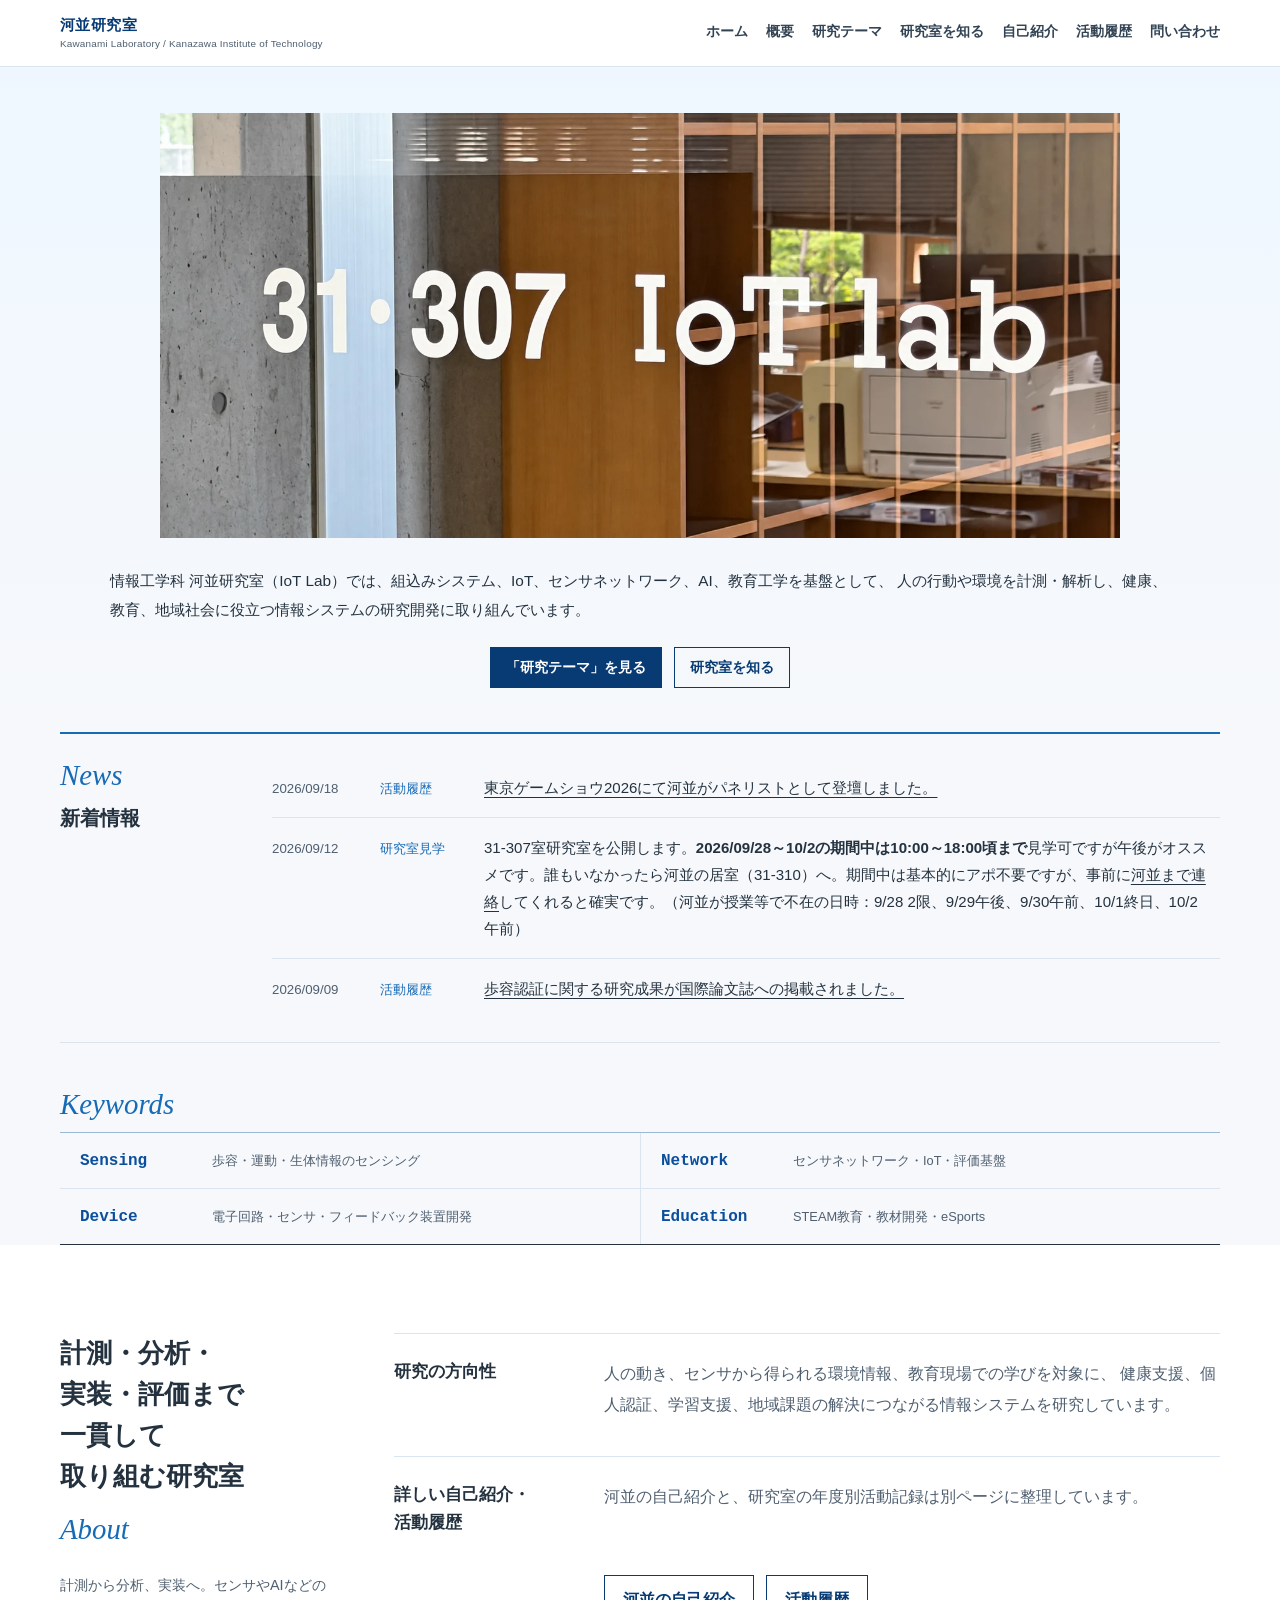
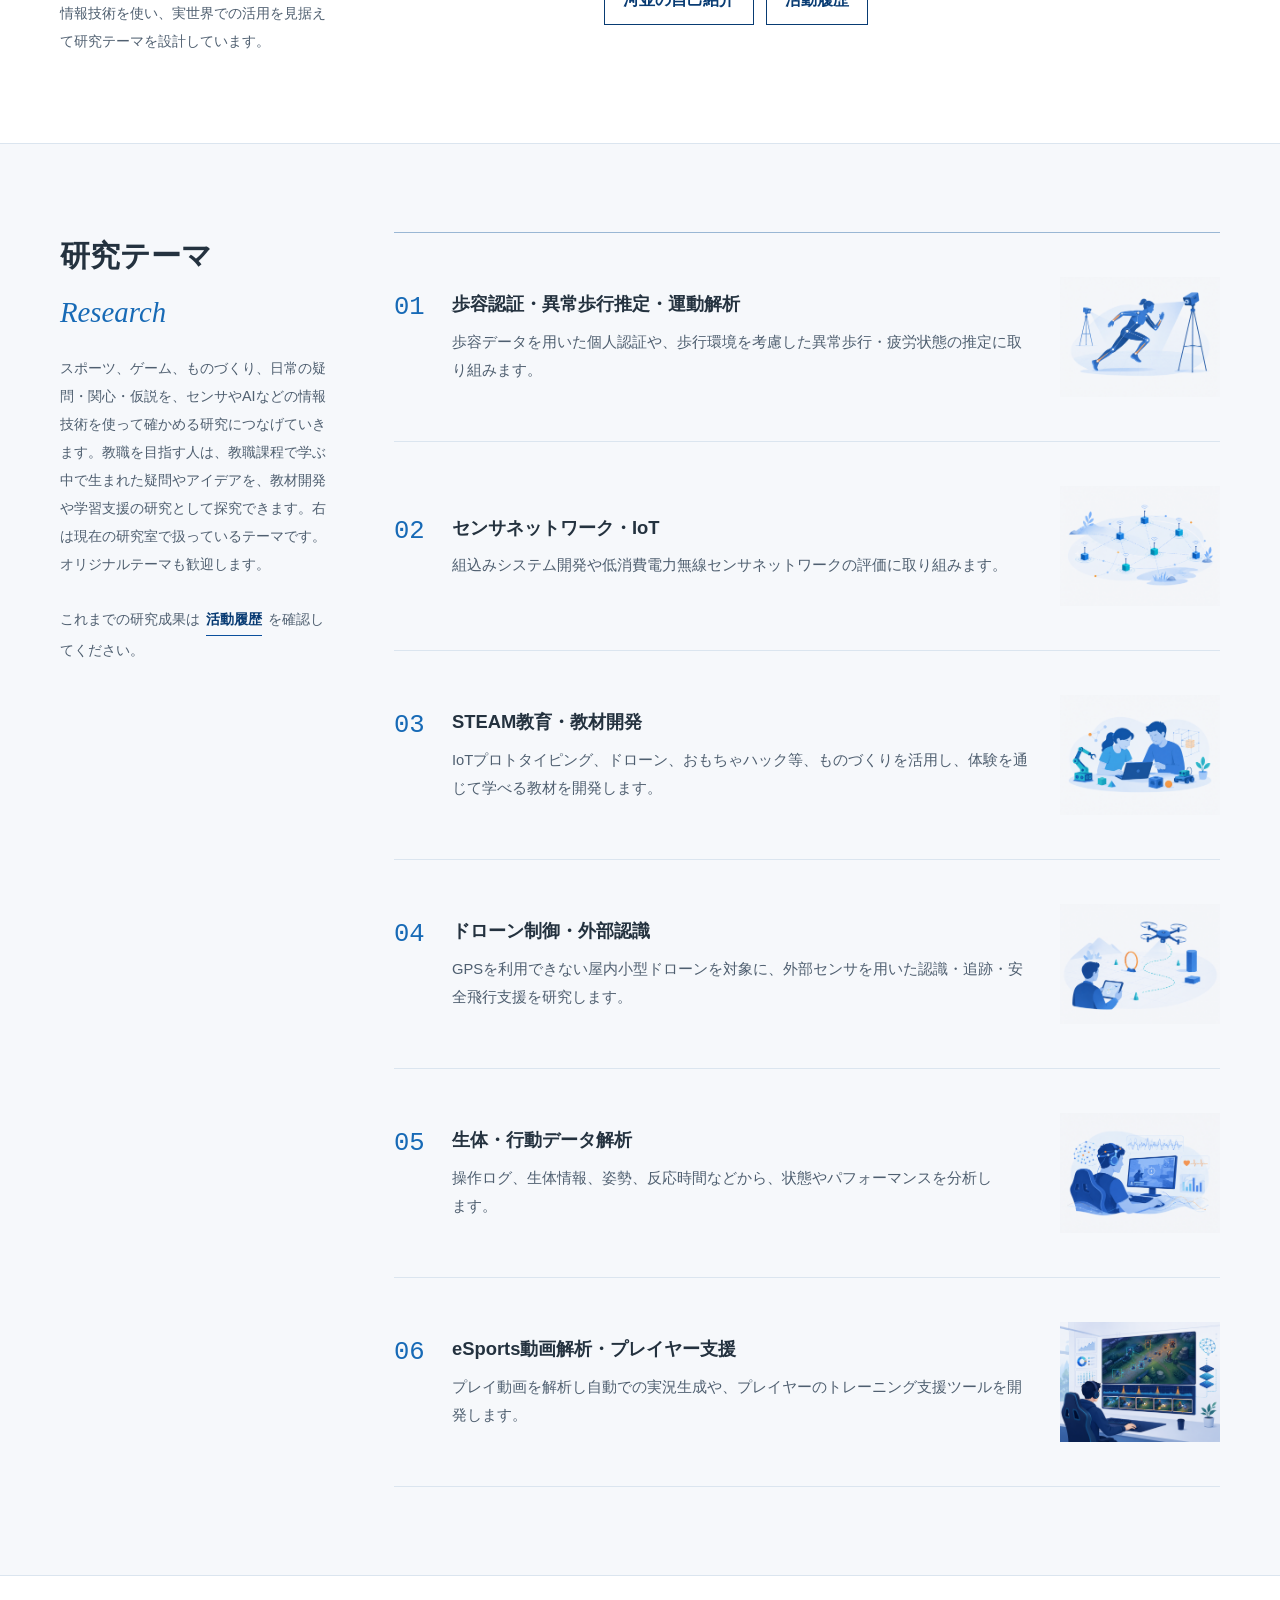
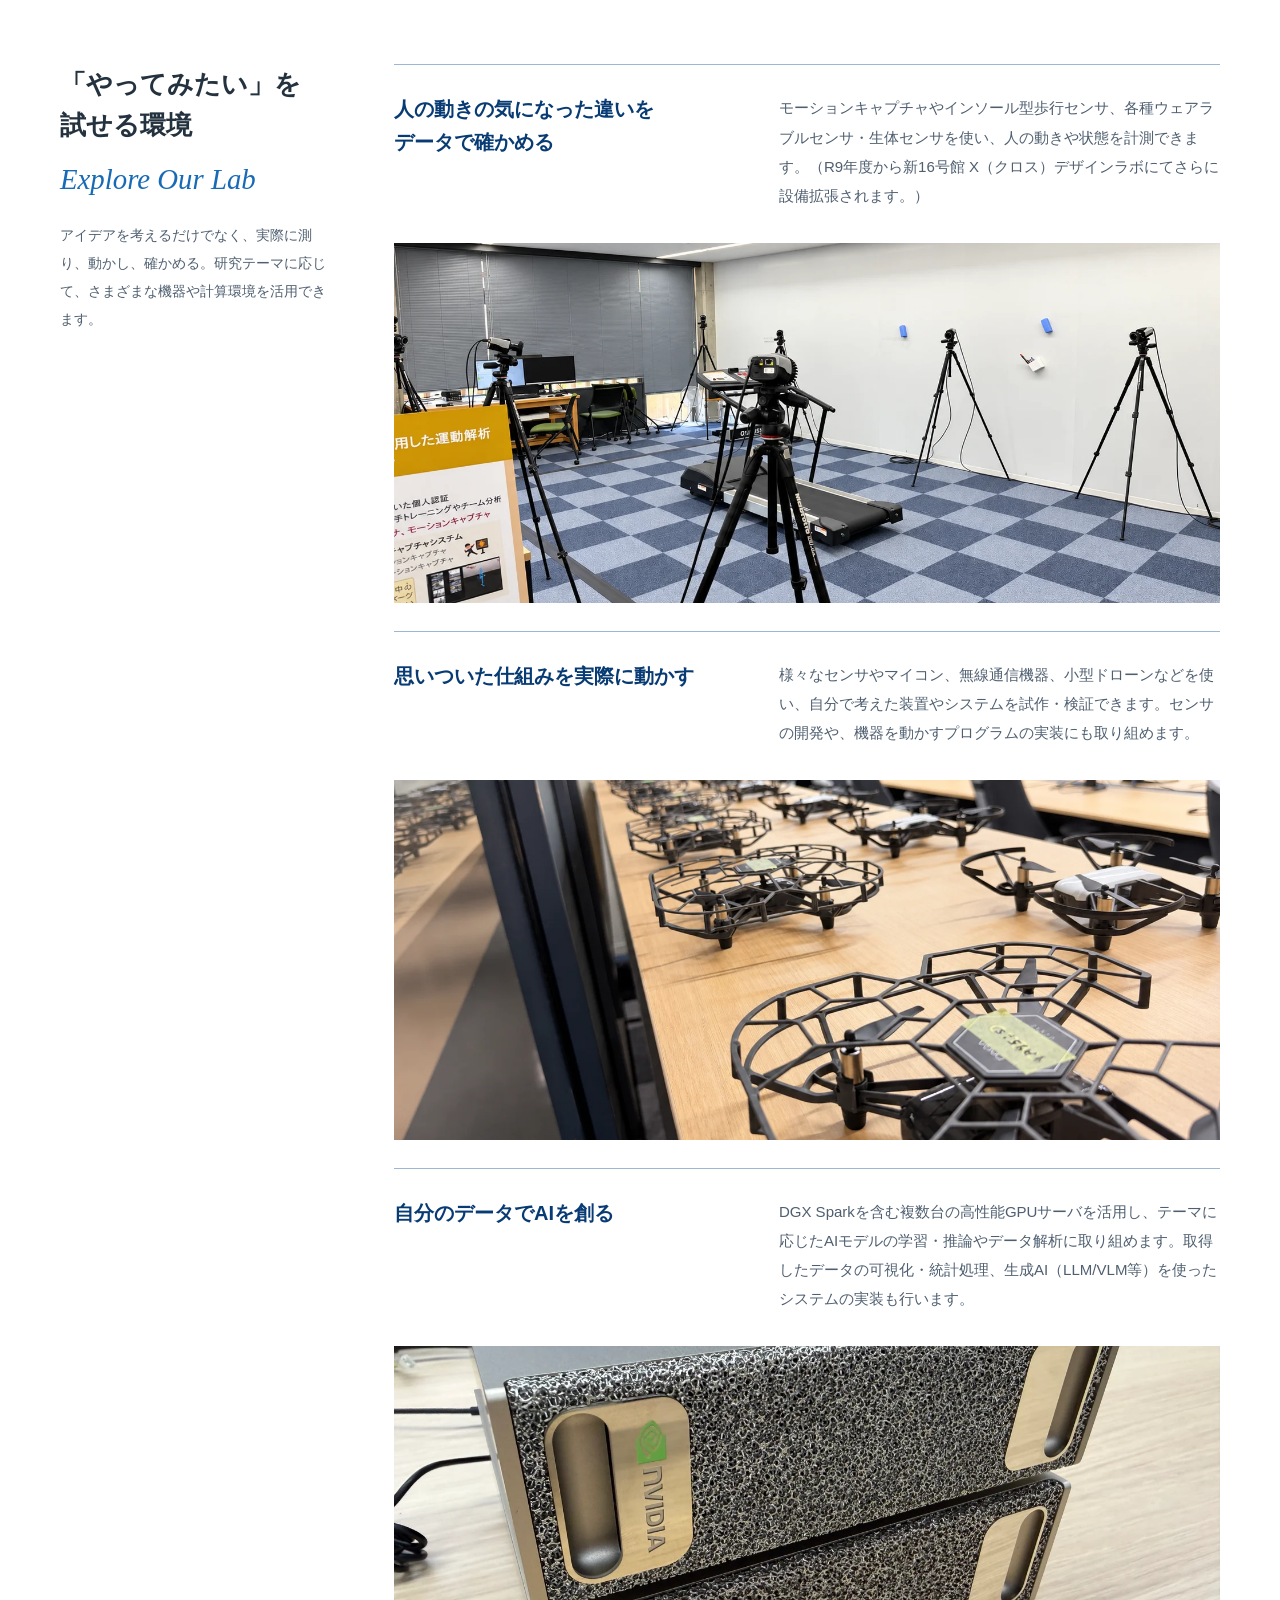
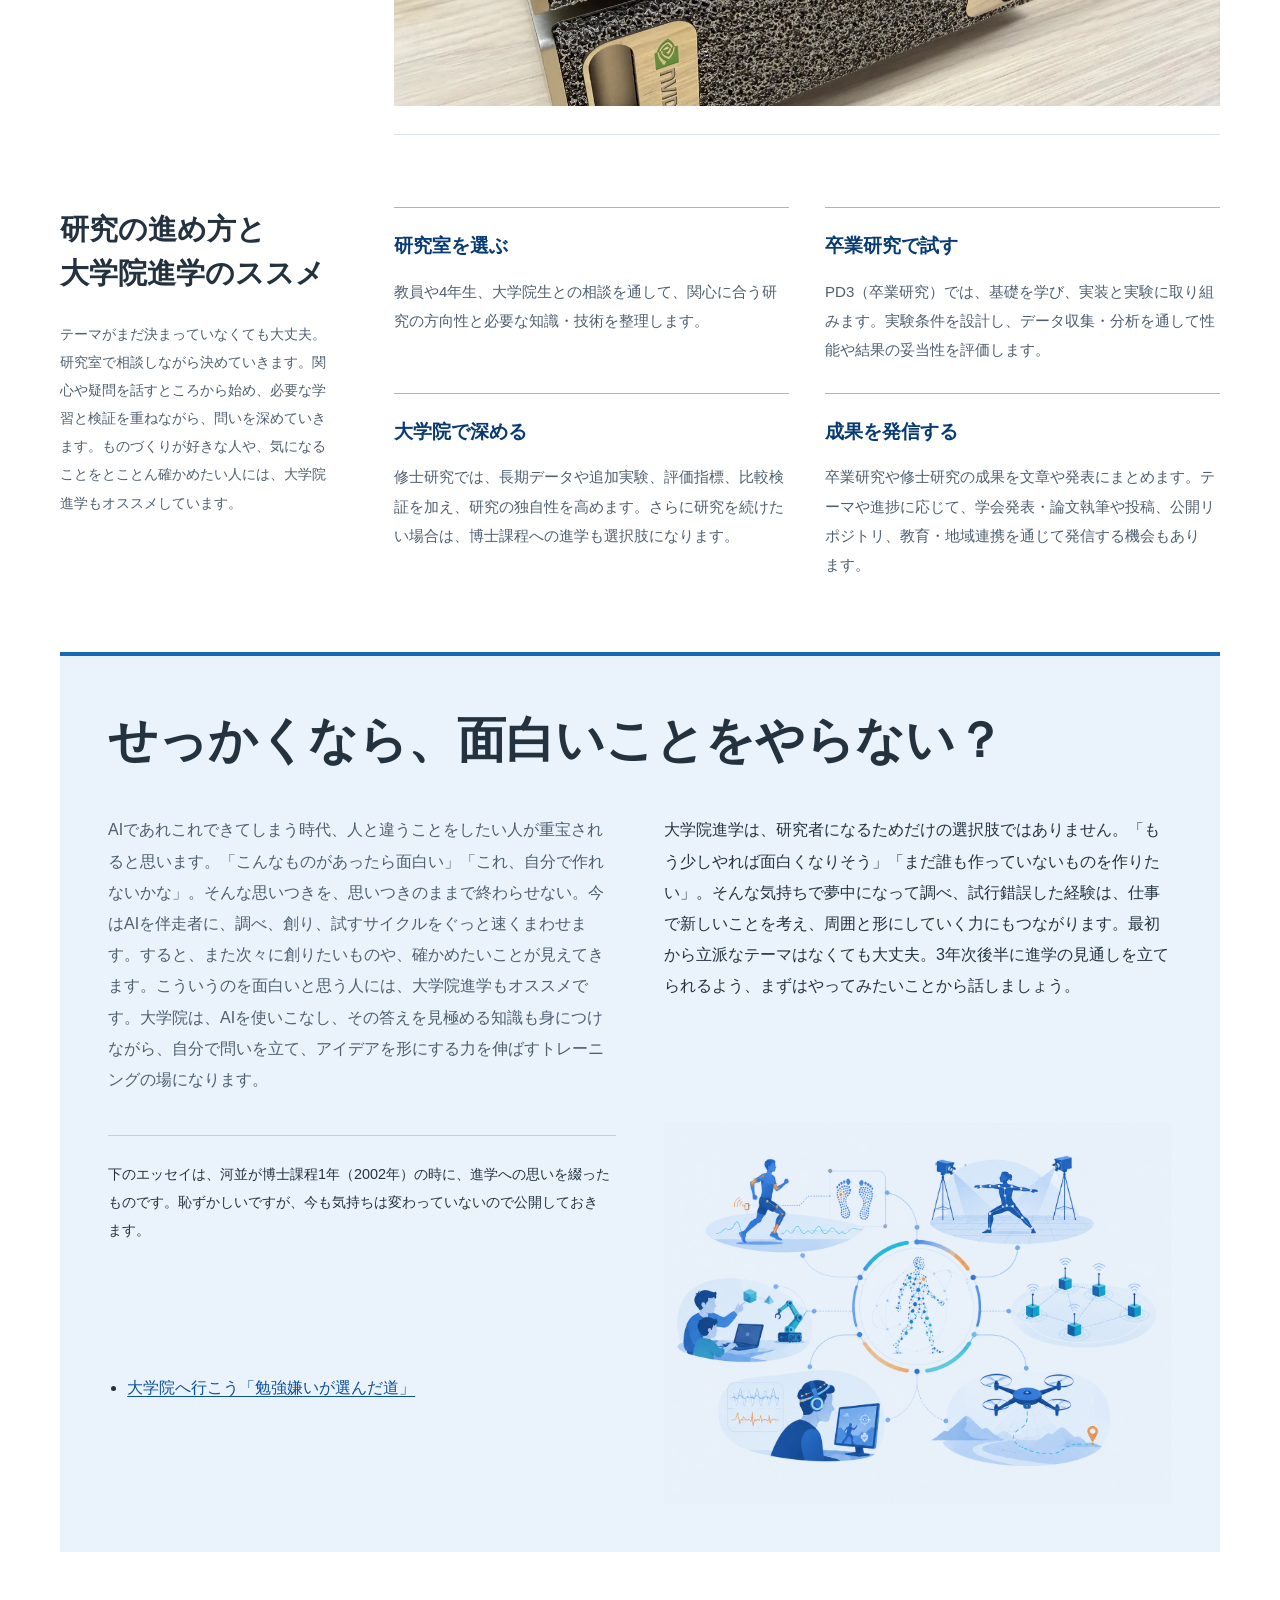
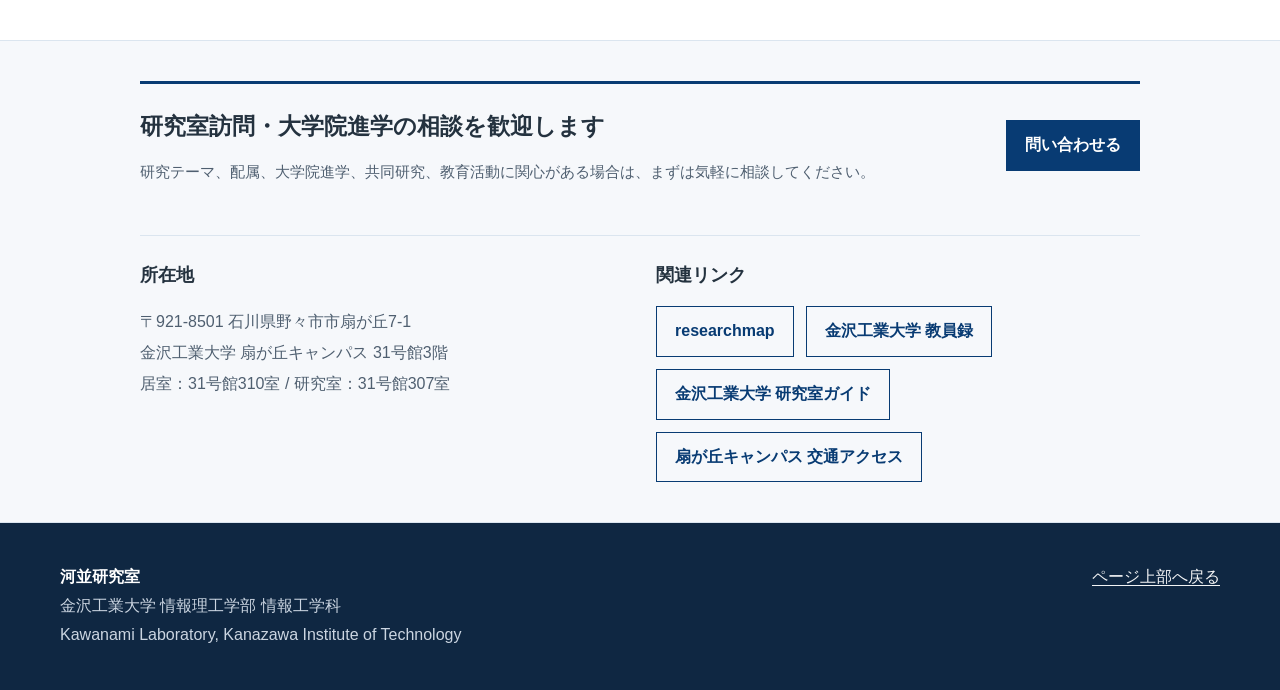
==== index.html @ c308d001 "Update index.html" ====
<!DOCTYPE html>
<html lang="ja">
<head>
    <meta charset="UTF-8">
    <meta name="viewport" content="width=device-width, initial-scale=1.0">
    <title>河並研究室 | 金沢工業大学 情報理工学部 情報工学科</title>
    <meta name="description" content="金沢工業大学 情報理工学部 情報工学科 河並研究室のWebサイトです。">
    <meta property="og:type" content="website">
    <meta property="og:site_name" content="河並研究室">
    <meta property="og:locale" content="ja_JP">
    <meta property="og:title" content="河並研究室 | 金沢工業大学 情報理工学部 情報工学科">
    <meta property="og:description" content="金沢工業大学 情報理工学部 情報工学科 河並研究室のWebサイトです。">
    <meta property="og:url" content="https://kawalab.github.io/">
    <meta property="og:image" content="https://kawalab.github.io/assets/images/lab-entrance-share.jpg">
    <meta property="og:image:type" content="image/jpeg">
    <meta property="og:image:width" content="1600">
    <meta property="og:image:height" content="708">
    <meta property="og:image:alt" content="31・307 IoT labと記された研究室の入口">
    <meta name="twitter:card" content="summary_large_image">
    <meta name="twitter:title" content="河並研究室 | 金沢工業大学 情報理工学部 情報工学科">
    <meta name="twitter:description" content="金沢工業大学 情報理工学部 情報工学科 河並研究室のWebサイトです。">
    <meta name="twitter:image" content="https://kawalab.github.io/assets/images/lab-entrance-share.jpg">
    <meta name="twitter:image:alt" content="31・307 IoT labと記された研究室の入口">
    <link rel="stylesheet" href="assets/css/style.css">
    <link rel="stylesheet" href="assets/css/notebook.css">
    <link rel="stylesheet" href="assets/css/editorial.css">
    <link rel="stylesheet" href="assets/css/blue-preview.css">
    <style>
        /* このページの研究案内で、短い最終行を避けて折り返す。 */
        #research h3,
        #lab_choice h3 {
            text-wrap: balance;
        }

        #about .section-lead,
        #research p,
        #lab_choice p {
            text-wrap: pretty;
        }
    </style>
    <script defer src="assets/js/main.js"></script>
</head>
<body>
    <a class="skip-link" href="#main">本文へ移動</a>

    <div id="top"></div>

    <!-- 固定ヘッダー：長いページでも主要セクションへ移動しやすくする -->
    <header class="site-header">
        <div class="header-inner">
            <a class="site-logo" href="index.html#top" aria-label="河並研究室トップページ">
                河並研究室
                <span>Kawanami Laboratory / Kanazawa Institute of Technology</span>
            </a>
            <nav class="global-nav" aria-label="主要ナビゲーション">
                <a href="index.html#top">ホーム</a>
                <a href="index.html#about">概要</a>
                <a href="index.html#research">研究テーマ</a>
                <a href="index.html#lab_choice">研究室を知る</a>
                <a href="profile.html">自己紹介</a>
                <a href="activity.html">活動履歴</a>
                <a href="index.html#contact">問い合わせ</a>
            </nav>
        </div>
    </header>


    <!-- トップページ -->
    <section class="hero hero-photo">
        <div class="hero-inner">
            <div>
                <figure class="entrance-photo"><img src="assets/images/lab-entrance.webp" width="1600" height="708" alt="31・307 IoT labと記された研究室の入口" fetchpriority="high"></figure>
                <p>
                    情報工学科 河並研究室（IoT Lab）では、組込みシステム、IoT、センサネットワーク、AI、教育工学を基盤として、
                    人の行動や環境を計測・解析し、健康、教育、地域社会に役立つ情報システムの研究開発に取り組んでいます。
                </p>
                <div class="button-group">
                    <a class="button button-light" href="#research">「研究テーマ」を見る</a>
                    <a class="button button-secondary" href="#lab_choice">研究室を知る</a>
                </div>
            </div>
        </div>
    </section>

    <section class="home-news" aria-labelledby="home-news-title">
        <div class="home-news-heading">
            <div class="section-kicker">News</div>
            <h2 id="home-news-title">新着情報</h2>
        </div>
        <!-- 日付のあるお知らせはREADMEの例を参考に、リストの先頭へ追加する。 -->
        <ul class="home-news-list">
            <li class="home-news-item">
                <span class="home-news-date">2026/09/18</span>
                <span class="home-news-category">活動履歴</span>
                <p class="home-news-text"><a href="activity.html">東京ゲームショウ2026にて河並がパネリストとして登壇しました。</a></p>
            </li>
            <li class="home-news-item">
                <span class="home-news-date">2026/09/12</span>
                <span class="home-news-category">研究室見学</span>
                <p class="home-news-text">31-307室研究室を公開します。<strong style="white-space: nowrap;">2026/09/28～10/2の期間中は10:00～18:00頃まで</strong>見学可ですが午後がオススメです。誰もいなかったら河並の居室（31-310）へ。期間中は基本的にアポ不要ですが、事前に<a href="#contact">河並まで連絡</a>してくれると確実です。（河並が授業等で不在の日時：9/28 2限、9/29午後、9/30午前、10/1終日、10/2午前）</p>
            </li>
            <li class="home-news-item">
                <span class="home-news-date">2026/09/09</span>
                <span class="home-news-category">活動履歴</span>
                <p class="home-news-text"><a href="activity.html">歩容認証に関する研究成果が国際論文誌への掲載されました。</a></p>
            </li>
        </ul>
    </section>

    <div class="keyword-label">Keywords</div>
    <div class="stats" aria-label="研究室のキーワード">
        <div class="stat-card"><strong>Sensing</strong><span>歩容・運動・生体情報のセンシング</span></div>
        <div class="stat-card"><strong>Network</strong><span>センサネットワーク・IoT・評価基盤</span></div>
        <div class="stat-card"><strong>Device</strong><span>電子回路・センサ・フィードバック装置開発</span></div>
        <div class="stat-card"><strong>Education</strong><span>STEAM教育・教材開発・eSports</span></div>
    </div>

    <main id="main">
        <!-- About -->
        <section class="section section-white" id="about">
            <div class="section-inner">
                <div class="section-heading">
                    <div class="section-kicker">About</div>
                    <h2><span class="heading-phrase">計測・分析・</span><span class="heading-phrase">実装・評価まで</span><span class="heading-phrase">一貫して</span><span class="heading-phrase">取り組む研究室</span></h2>
                    <p class="section-lead">
                        計測から分析、実装へ。センサやAIなどの情報技術を使い、実世界での活用を見据えて研究テーマを設計しています。
                    </p>
                </div>
                <div class="grid-2">
                    <article class="card content-card">
                        <h3>研究の方向性</h3>
                        <p>
                            人の動き、センサから得られる環境情報、教育現場での学びを対象に、
                            健康支援、個人認証、学習支援、地域課題の解決につながる情報システムを研究しています。
                        </p>
                    </article>
                    <article class="card content-card">
                        <h3><span class="heading-phrase">詳しい自己紹介・</span><span class="heading-phrase">活動履歴</span></h3>
                        <p>
                            河並の自己紹介と、研究室の年度別活動記録は別ページに整理しています。
                        </p>
                        <div class="button-group" style="margin-top: 16px;">
                            <a class="button button-secondary" href="profile.html">河並の自己紹介</a>
                            <a class="button button-secondary" href="activity.html">活動履歴</a>
                        </div>
                    </article>
                </div>
            </div>
        </section>

        <!-- Research -->
        <section class="section" id="research">
            <div class="section-inner">
                <div class="section-heading">
                    <div class="section-kicker">Research</div>
                    <h2>研究テーマ</h2>
                    <p class="section-lead">
                        スポーツ、ゲーム、ものづくり、日常の疑問・関心・仮説を、センサやAIなどの情報技術を使って確かめる研究につなげていきます。教職を目指す人は、教職課程で学ぶ中で生まれた疑問やアイデアを、教材開発や学習支援の研究として探究できます。<span class="themes-direction-wide">右は</span><span class="themes-direction-stacked">以下は</span>現在の研究室で扱っているテーマです。オリジナルテーマも歓迎します。
                    </p>
                    <p class="section-lead">
                        これまでの研究成果は<a class="button button-secondary" href="activity.html">活動履歴</a>を確認してください。
                    </p>
                </div>
                <div class="grid-3">
                    <article class="card theme-card">
                        <figure><img src="assets/images/motion-analysis.png" alt="動作解析のイラスト"></figure>
                        <div class="theme-body"><div class="theme-index">01</div><h3><span class="heading-phrase">歩容認証・</span><span class="heading-phrase">異常歩行推定・</span><span class="heading-phrase">運動解析</span></h3><p>歩容データを用いた個人認証や、歩行環境を考慮した異常歩行・疲労状態の推定に取り組みます。</p></div>
                    </article>
                    <article class="card theme-card">
                        <figure><img src="assets/images/sensor-network.png" alt="省電力センサネットワークのイラスト"></figure>
                        <div class="theme-body"><div class="theme-index">02</div><h3><span class="heading-phrase">センサネットワーク・</span><span class="heading-phrase">IoT</span></h3><p>組込みシステム開発や低消費電力無線センサネットワークの評価に取り組みます。</p></div>
                    </article>
                    <article class="card theme-card">
                        <figure><img src="assets/images/steam-education.png" alt="STEAM教材開発のイラスト"></figure>
                        <div class="theme-body"><div class="theme-index">03</div><h3><span class="heading-phrase">STEAM教育・</span><span class="heading-phrase">教材開発</span></h3><p>IoTプロトタイピング、ドローン、おもちゃハック等、ものづくりを活用し、体験を通じて学べる教材を開発します。</p></div>
                    </article>
                    <article class="card theme-card">
                        <figure><img src="assets/images/drone-control.png" alt="屋内小型ドローン制御のイラスト"></figure>
                        <div class="theme-body"><div class="theme-index">04</div><h3><span class="heading-phrase">ドローン制御・</span><span class="heading-phrase">外部認識</span></h3><p>GPSを利用できない屋内小型ドローンを対象に、外部センサを用いた認識・追跡・安全飛行支援を研究します。</p></div>
                    </article>
                    <article class="card theme-card">
                        <figure><img src="assets/images/sports-biosignal.png" alt="生体・行動データ解析のイラスト"></figure>
                        <div class="theme-body"><div class="theme-index">05</div><h3><span class="heading-phrase">生体・行動</span><span class="heading-phrase">データ解析</span></h3><p>操作ログ、生体情報、姿勢、反応時間などから、状態やパフォーマンスを分析します。</p></div>
                    </article>
                    <article class="card theme-card">
                        <figure><img src="assets/images/esports-analysis.png" alt="eSports動画のハイライト抽出のイラスト"></figure>
                        <div class="theme-body"><div class="theme-index">06</div><h3><span class="heading-phrase">eSports動画解析・</span><span class="heading-phrase">プレイヤー支援</span></h3><p>プレイ動画を解析し自動での実況生成や、プレイヤーのトレーニング支援ツールを開発します。</p></div>
                    </article>
                </div>
            </div>
        </section>

        <!-- Lab Choice -->
        <section class="section section-white" id="lab_choice">
            <div class="section-inner">
                <div class="section-heading">
                    <div class="section-kicker">Explore Our Lab</div>
                    <h2><span class="heading-phrase">「やってみたい」を</span><span class="heading-phrase">試せる環境</span></h2>
                    <p class="section-lead">アイデアを考えるだけでなく、実際に測り、動かし、確かめる。研究テーマに応じて、さまざまな機器や計算環境を活用できます。</p>
                </div>
                <div class="grid-3">
                    <article class="card content-card"><h3><span class="heading-phrase">人の動きの</span><span class="heading-phrase">気になった違いを</span><span class="heading-phrase">データで確かめる</span></h3><p>モーションキャプチャやインソール型歩行センサ、各種ウェアラブルセンサ・生体センサを使い、人の動きや状態を計測できます。（R9年度から新16号館 X（クロス）デザインラボにてさらに設備拡張されます。）</p><figure class="equipment-photo"><img src="assets/images/lab-motion-capture.webp" width="1448" height="1086" alt="カメラとトレッドミルを設置した計測環境" loading="lazy"></figure></article>
                    <article class="card content-card"><h3><span class="heading-phrase">思いついた仕組みを</span><span class="heading-phrase">実際に動かす</span></h3><p>様々なセンサやマイコン、無線通信機器、小型ドローンなどを使い、自分で考えた装置やシステムを試作・検証できます。センサの開発や、機器を動かすプログラムの実装にも取り組めます。</p><figure class="equipment-photo"><img src="assets/images/lab-drones.webp" width="1448" height="1086" alt="研究室の机に並ぶ小型ドローン" loading="lazy"></figure></article>
                    <article class="card content-card"><h3><span class="heading-phrase">自分のデータで</span><span class="heading-phrase">AIを創る</span></h3><p>DGX Sparkを含む複数台の高性能GPUサーバを活用し、テーマに応じたAIモデルの学習・推論やデータ解析に取り組めます。取得したデータの可視化・統計処理、生成AI（LLM/VLM等）を使ったシステムの実装も行います。</p><figure class="equipment-photo"><img src="assets/images/lab-dgx.webp" width="1440" height="1080" alt="研究室のDGX Spark" loading="lazy"></figure></article>
                </div>
            </div>

            <div class="section-inner" style="margin-top: 40px;">
                <div class="section-heading">
                    <h2><span class="heading-phrase">研究の進め方と</span><span class="heading-phrase">大学院進学のススメ</span></h2>
                    <p class="section-lead">
                        テーマがまだ決まっていなくても大丈夫。研究室で相談しながら決めていきます。関心や疑問を話すところから始め、必要な学習と検証を重ねながら、問いを深めていきます。ものづくりが好きな人や、気になることをとことん確かめたい人には、大学院進学もオススメしています。
                    </p>
                </div>
                <div class="pathway">
                    <article class="card path-step"><h3>研究室を選ぶ</h3><p>教員や4年生、大学院生との相談を通して、関心に合う研究の方向性と必要な知識・技術を整理します。</p></article>
                    <article class="card path-step"><h3>卒業研究で試す</h3><p>PD3（卒業研究）では、基礎を学び、実装と実験に取り組みます。実験条件を設計し、データ収集・分析を通して性能や結果の妥当性を評価します。</p></article>
                    <article class="card path-step"><h3>大学院で深める</h3><p>修士研究では、長期データや追加実験、評価指標、比較検証を加え、研究の独自性を高めます。さらに研究を続けたい場合は、博士課程への進学も選択肢になります。</p></article>
                    <article class="card path-step"><h3>成果を発信する</h3><p>卒業研究や修士研究の成果を文章や発表にまとめます。テーマや進捗に応じて、学会発表・論文執筆や投稿、公開リポジトリ、教育・地域連携を通じて発信する機会もあります。</p></article>
                </div>
            </div>

            <div class="section-inner split" style="margin-top: 40px;">
                <div>
                    <div class="section-heading">
                        <h2><span class="heading-phrase">せっかくなら、</span><span class="heading-phrase">面白いことを</span><span class="heading-phrase">やらない？</span></h2>
                        <p class="section-lead">
                            AIであれこれできてしまう時代、人と違うことをしたい人が重宝されると思います。「こんなものがあったら面白い」「これ、自分で作れないかな」。そんな思いつきを、思いつきのままで終わらせない。今はAIを伴走者に、調べ、創り、試すサイクルをぐっと速くまわせます。すると、また次々に創りたいものや、確かめたいことが見えてきます。こういうのを面白いと思う人には、大学院進学もオススメです。大学院は、AIを使いこなし、その答えを見極める知識も身につけながら、自分で問いを立て、アイデアを形にする力を伸ばすトレーニングの場になります。
                        </p>
                    </div>
                    <p>
                        大学院進学は、研究者になるためだけの選択肢ではありません。「もう少しやれば面白くなりそう」「まだ誰も作っていないものを作りたい」。そんな気持ちで夢中になって調べ、試行錯誤した経験は、仕事で新しいことを考え、周囲と形にしていく力にもつながります。最初から立派なテーマはなくても大丈夫。3年次後半に進学の見通しを立てられるよう、まずはやってみたいことから話しましょう。
                    </p>
                    <p>
                        下のエッセイは、河並が博士課程1年（2002年）の時に、進学への思いを綴ったものです。恥ずかしいですが、今も気持ちは変わっていないので公開しておきます。
                    </p>
                    <ul>
                        <li><a href="assets/images/linkit.jpg" target="_blank" rel="noopener">大学院へ行こう「勉強嫌いが選んだ道」</a></li>
                    </ul>
                </div>
                <div class="image-frame">
                    <img src="assets/images/research-overview.png" alt="センシング・AI・ものづくりなど、研究室の研究領域をまとめたイラスト">
                </div>
            </div>
        </section>

        <!-- Contact -->
        <section class="section" id="contact">
            <div class="section-inner">
                <div class="cta">
                    <div>
                        <h2><span class="heading-phrase">研究室訪問・</span><span class="heading-phrase">大学院進学の</span><span class="heading-phrase">相談を歓迎します</span></h2>
                        <p>研究テーマ、配属、大学院進学、共同研究、教育活動に関心がある場合は、まずは気軽に相談してください。</p>
                    </div>
                    <a class="button button-light" href="mailto:t-kawanami@neptune.kanazawa-it.ac.jp">問い合わせる</a>
                </div>
                <div class="grid-2" style="margin-top: 28px;">
                    <article class="card content-card"><h3>所在地</h3><p>〒921-8501 石川県野々市市扇が丘7-1<br>金沢工業大学 扇が丘キャンパス 31号館3階<br>居室：31号館310室 / 研究室：31号館307室</p></article>
                    <article class="card content-card"><h3>関連リンク</h3>
                        <div class="button-group" style="margin-top: 16px;">
                            <a class="button button-secondary" href="https://researchmap.jp/t-kawanami" target="_blank" rel="noopener">researchmap</a>
                            <a class="button button-secondary" href="https://www.kanazawa-it.ac.jp/kyouinroku/a/AIBCH.html" target="_blank" rel="noopener">金沢工業大学 教員録</a>
                            <a class="button button-secondary" href="https://kitnet.jp/laboratories/labo0079/index.html" target="_blank" rel="noopener">金沢工業大学 研究室ガイド</a>
                            <a class="button button-secondary" href="https://www.kanazawa-it.ac.jp/about_kit/ogigaoka.html" target="_blank" rel="noopener">扇が丘キャンパス 交通アクセス</a>
                        </div>
                    </article>
                </div>
            </div>
        </section>
    </main>


    <!-- フッター -->
    <footer class="footer">
        <div class="footer-inner">
            <div>
                <strong>河並研究室</strong><br>
                金沢工業大学 情報理工学部 情報工学科<br>
                Kawanami Laboratory, Kanazawa Institute of Technology
            </div>
            <div class="footer-links">
                <a href="#top">ページ上部へ戻る</a>
            </div>
        </div>
    </footer>

</body>
</html>
---- assets/css/style.css ----
/* =========================================================
   河並研究室 GitHub Pages メインサイト
   - index.html を中心に、profile.html / activity.html を分離
   ========================================================= */

:root {
    --main: #0b4f9c;
    --main-dark: #083b73;
    --main-soft: #eef7ff;
    --accent: #f0a31a;
    --accent-soft: #fff3d8;
    --green: #0b6b4b;
    --green-soft: #eefaf5;
    --purple: #5d3f9d;
    --purple-soft: #f3effd;
    --bg: #f6f8fb;
    --surface: #ffffff;
    --text: #24323f;
    --muted: #4f5f70;
    --border: #dbe5ef;
    --footer: #0f172a;
    --radius-lg: 20px;
    --radius-md: 14px;
    --shadow: 0 10px 30px rgba(15, 23, 42, 0.08);
    --shadow-hover: 0 18px 42px rgba(15, 23, 42, 0.14);
    --max-width: 1120px;
}

* {
    box-sizing: border-box;
}

html {
    scroll-behavior: smooth;
}

body {
    margin: 0;
    color: var(--text);
    background: var(--bg);
    font-family: -apple-system, BlinkMacSystemFont, "Hiragino Kaku Gothic ProN", "Yu Gothic", YuGothic, Meiryo, sans-serif;
    line-height: 1.8;
}

/* 固定ヘッダー分だけページ内リンクの位置を下げる */
section[id],
div[id] {
    scroll-margin-top: 92px;
}

#top {
    position: absolute;
    top: 0;
}

/* 通常リンク -------------------------------------------------
   本文中のリンクは、一般的なWebリンクとして青＋下線で表示する。
   ヘッダー、ボタン、カードなどのUI要素は後続の指定で下線を消す。
------------------------------------------------------------ */
a {
    color: #0969da;
    text-decoration: underline;
    text-underline-offset: 3px;
}

a:hover {
    color: #0550ae;
}

img {
    display: block;
    max-width: 100%;
    height: auto;
}

.skip-link {
    position: absolute;
    left: -9999px;
    top: 0;
}

.skip-link:focus {
    left: 16px;
    top: 16px;
    z-index: 1000;
    padding: 8px 12px;
    background: #fff;
    color: var(--main-dark);
    border-radius: 10px;
    box-shadow: var(--shadow);
}

/* ヘッダー --------------------------------------------------- */
.site-header {
    position: sticky;
    top: 0;
    z-index: 50;
    background: rgba(255, 255, 255, 0.96);
    backdrop-filter: blur(10px);
    border-bottom: 1px solid var(--border);
}

.header-inner {
    display: flex;
    align-items: center;
    justify-content: space-between;
    gap: 24px;
    width: min(var(--max-width), calc(100% - 32px));
    margin: 0 auto;
    padding: 13px 0;
}

.site-logo {
    display: flex;
    flex-direction: column;
    min-width: 260px;
    color: var(--main-dark);
    font-weight: 900;
    line-height: 1.3;
    letter-spacing: 0.03em;
    text-decoration: none;
}

.site-logo:hover {
    color: var(--main-dark);
    text-decoration: none;
}

.site-logo span {
    margin-top: 3px;
    color: var(--muted);
    font-size: 0.76rem;
    font-weight: 500;
}

.global-nav {
    display: flex;
    flex-wrap: wrap;
    justify-content: flex-end;
    gap: 14px;
    font-size: 0.9rem;
}

.global-nav a {
    flex-shrink: 0;
    white-space: nowrap;
    padding: 6px 0;
    color: #324354;
    font-weight: 800;
    border-bottom: 2px solid transparent;
    text-decoration: none;
}

.global-nav a:hover {
    color: var(--main);
    border-bottom-color: var(--main);
    text-decoration: none;
}

/* 共通レイアウト --------------------------------------------- */
.section {
    padding: 72px 0;
}

.section-white {
    background: #fff;
}

.section-inner,
.hero-inner,
.page-hero-inner,
.footer-inner {
    width: min(var(--max-width), calc(100% - 32px));
    margin: 0 auto;
}

.section-heading {
    margin-bottom: 34px;
}

.section-kicker {
    margin-bottom: 8px;
    color: var(--main);
    font-size: 0.86rem;
    font-weight: 900;
    letter-spacing: 0.14em;
    text-transform: uppercase;
}

.section-heading h2 {
    margin: 0;
    font-size: clamp(1.7rem, 3vw, 2.3rem);
    line-height: 1.35;
}

.section-lead {
    max-width: none;
    margin: 14px 0 0;
    color: var(--muted);
    font-size: 1rem;
}

.grid-2,
.grid-3,
.grid-4,
.split,
.hero-inner {
    display: grid;
    gap: 24px;
}

.grid-2 {
    grid-template-columns: repeat(2, minmax(0, 1fr));
}

.grid-3 {
    grid-template-columns: repeat(3, minmax(0, 1fr));
}

.grid-4 {
    grid-template-columns: repeat(4, minmax(0, 1fr));
}

.split {
    grid-template-columns: 0.95fr 1.05fr;
    align-items: center;
}

.card {
    background: var(--surface);
    border: 1px solid var(--border);
    border-radius: var(--radius-lg);
    box-shadow: var(--shadow);
}

.content-card {
    padding: 28px;
}

.card h3 {
    margin: 0 0 10px;
    color: var(--main-dark);
    font-size: 1.15rem;
    line-height: 1.5;
}

.card p,
.card li {
    color: #536171;
}

.card-link {
    text-decoration: none;
}

.card-link:hover {
    text-decoration: none;
}

.button-group {
    display: flex;
    flex-wrap: wrap;
    gap: 14px;
}

.button {
    display: inline-flex;
    align-items: center;
    justify-content: center;
    min-height: 46px;
    padding: 10px 20px;
    border-radius: 999px;
    font-weight: 900;
    text-decoration: none;
    transition: transform .2s ease, box-shadow .2s ease;
}

.button:hover {
    transform: translateY(-2px);
    box-shadow: 0 10px 24px rgba(15, 23, 42, 0.16);
    text-decoration: none;
}

.button-primary {
    background: var(--main);
    color: #fff;
}

.button-primary:hover {
    color: #fff;
}

.button-secondary {
    background: #fff;
    color: var(--main-dark);
    border: 1px solid var(--border);
}

.button-secondary:hover {
    color: var(--main-dark);
}

.button-light {
    background: #fff;
    color: var(--main-dark);
}

.button-light:hover {
    color: var(--main-dark);
}

.tag {
    display: inline-flex;
    align-items: center;
    padding: 4px 10px;
    border-radius: 999px;
    color: var(--main-dark);
    background: var(--main-soft);
    font-size: 0.78rem;
    font-weight: 900;
}

.tag-accent {
    color: #845500;
    background: var(--accent-soft);
}

.tag-green {
    color: var(--green);
    background: var(--green-soft);
}

.tag-purple {
    color: var(--purple);
    background: var(--purple-soft);
}

/* 画像：はみ出し対策 ----------------------------------------- */
.image-frame {
    overflow: hidden;
    background: #fff;
    border: 1px solid var(--border);
    border-radius: var(--radius-lg);
    box-shadow: var(--shadow);
}

.image-frame img {
    width: 100%;
    max-height: 430px;
    object-fit: contain;
    background: #f8fbff;
}

.image-frame.photo img {
    aspect-ratio: 4 / 3;
    object-fit: cover;
}

.figure-caption {
    padding: 14px 18px 18px;
    color: var(--muted);
    font-size: 0.92rem;
}

.theme-card {
    overflow: hidden;
}

.theme-card figure {
    margin: 0;
    background: #f8fbff;
}

.theme-card figure img {
    width: 100%;
    height: 220px;
    object-fit: contain;
    padding: 10px;
}

.theme-card.photo figure img {
    object-fit: cover;
    padding: 0;
}

.theme-body {
    padding: 24px;
}

.theme-index {
    display: inline-grid;
    place-items: center;
    width: 46px;
    height: 46px;
    margin-bottom: 14px;
    color: var(--main);
    background: var(--main-soft);
    border-radius: 14px;
    font-weight: 900;
}

/* ヒーロー --------------------------------------------------- */
.hero {
    padding: 76px 0 70px;
    color: #fff;
    background: linear-gradient(135deg, rgba(8,59,115,.98), rgba(11,79,156,.93));
}

.hero-inner {
    grid-template-columns: 1.02fr 0.98fr;
    align-items: center;
}

.hero-label {
    display: inline-flex;
    padding: 6px 12px;
    margin-bottom: 22px;
    border: 1px solid rgba(255,255,255,.28);
    border-radius: 999px;
    background: rgba(255,255,255,.12);
    font-size: .86rem;
    font-weight: 700;
}

.hero h1 {
    margin: 0 0 18px;
    font-size: clamp(2rem, 5vw, 3.45rem);
    line-height: 1.25;
    letter-spacing: .03em;
}

.hero p {
    max-width: 720px;
    margin: 0 0 28px;
    color: rgba(255,255,255,.92);
    font-size: 1.05rem;
}

.hero-visual {
    overflow: hidden;
    border-radius: 24px;
    box-shadow: 0 24px 50px rgba(0,0,0,.18);
    background: #fff;
}

.hero-visual img {
    width: 100%;
    max-height: 430px;
    object-fit: contain;
}

.stats {
    display: grid;
    grid-template-columns: repeat(4, minmax(0,1fr));
    gap: 16px;
    width: min(var(--max-width), calc(100% - 32px));
    margin: -30px auto 0;
    position: relative;
    z-index: 2;
}

.stat-card {
    padding: 18px 20px;
    background: #fff;
    border: 1px solid var(--border);
    border-radius: var(--radius-md);
    box-shadow: var(--shadow);
}

.stat-card strong {
    display: block;
    color: var(--main-dark);
    font-size: 1.22rem;
}

.stat-card span {
    display: block;
    margin-top: 4px;
    color: var(--muted);
    font-size: .88rem;
}

.page-hero {
    padding: 58px 0;
    color: #fff;
    background: linear-gradient(135deg, var(--main-dark), var(--main));
}

.page-hero .breadcrumb {
    margin-bottom: 8px;
    opacity: .82;
    font-size: .86rem;
    font-weight: 900;
    letter-spacing: .14em;
    text-transform: uppercase;
}

.page-hero h1 {
    margin: 0 0 12px;
    font-size: clamp(1.95rem,4vw,2.85rem);
    line-height: 1.3;
}

.page-hero p {
    max-width: 850px;
    margin: 0;
    color: rgba(255,255,255,.92);
}

/* 研究室選択→大学院の流れ ---------------------------------- */
.pathway {
    display: grid;
    grid-template-columns: repeat(4, minmax(0, 1fr));
    gap: 16px;
}

.path-step {
    position: relative;
    padding: 24px;
}

.path-step .step-label {
    color: var(--main);
    font-weight: 900;
    font-size: .86rem;
    letter-spacing: .1em;
}

.path-step h3 {
    margin-top: 6px;
}

/* 活動履歴・業績 -------------------------------------------- */
.news-year {
    margin-top: 42px;
}

.news-year h2 {
    margin: 0 0 14px;
    padding-left: 12px;
    border-left: 5px solid var(--main);
    font-size: 1.45rem;
}

.news-list {
    overflow: hidden;
    background: #fff;
    border: 1px solid var(--border);
    border-radius: var(--radius-lg);
    box-shadow: var(--shadow);
}

.news-item {
    display: grid;
    grid-template-columns: 106px 110px 1fr;
    gap: 14px;
    align-items: baseline;
    padding: 16px 20px;
    border-bottom: 1px solid var(--border);
}

.news-item:last-child {
    border-bottom: none;
}

.news-date {
    color: var(--muted);
    font-size: .9rem;
    font-weight: 800;
}

.news-title {
    color: #24323f;
    font-weight: 800;
    line-height: 1.6;
    text-decoration: none;
}
.news-title a {
    color: #0969da;
    font-weight: 800;
    line-height: 1.6;
    text-decoration: underline;
    text-underline-offset: 3px;
}

.news-title a:hover {
    color: #0550ae;
    text-decoration: underline;
    text-underline-offset: 4px;
}

.publication-list {
    display: grid;
    gap: 16px;
}

.publication-item {
    padding: 18px 20px;
    background: #fff;
    border: 1px solid var(--border);
    border-radius: var(--radius-md);
}

.publication-item h3 {
    margin: 0 0 8px;
    color: #102a43;
    font-size: 1rem;
    line-height: 1.55;
}

.publication-item p {
    margin: 0;
    color: var(--muted);
    font-size: .92rem;
}

.profile-photo {
    width: min(320px, 100%);
    border-radius: 24px;
    box-shadow: var(--shadow);
    border: 1px solid var(--border);
}

.info-list {
    display: grid;
    gap: 10px;
    margin-top: 18px;
}

.info-list div {
    padding: 12px 14px;
    background: #f8fafc;
    border: 1px solid #e7eef6;
    border-radius: 10px;
}

.info-list strong {
    display: inline-block;
    min-width: 6.5em;
    color: #2b3745;
}

.bullet-list {
    margin: 0;
    padding-left: 1.2em;
}

.bullet-list li + li {
    margin-top: 8px;
}

.cta {
    display: grid;
    grid-template-columns: 1fr auto;
    gap: 26px;
    align-items: center;
    padding: 34px;
    color: #fff;
    background: linear-gradient(135deg, var(--main-dark), var(--main));
    border-radius: var(--radius-lg);
    box-shadow: 0 18px 42px rgba(8,59,115,.24);
}

.cta h2 {
    margin: 0 0 10px;
    font-size: 1.65rem;
}

.cta p {
    margin: 0;
    color: rgba(255,255,255,.92);
}

.footer {
    padding: 34px 0;
    color: #cbd5e1;
    background: var(--footer);
}

.footer-inner {
    display: flex;
    justify-content: space-between;
    gap: 24px;
    align-items: flex-start;
}

.footer strong {
    color: #fff;
}

.footer a {
    color: #fff;
    opacity: .95;
    text-decoration: underline;
    text-underline-offset: 3px;
}

.footer a:hover {
    color: #fff;
    text-decoration: underline;
    text-underline-offset: 4px;
}

/* レスポンシブ ------------------------------------------------ */
@media (max-width: 980px) {
    .header-inner {
        flex-direction: column;
        align-items: flex-start;
    }

    .global-nav {
        width: 100%;
        overflow-x: auto;
        flex-wrap: nowrap;
        justify-content: flex-start;
        padding-bottom: 4px;
    }

    .hero-inner,
    .split,
    .grid-2,
    .grid-3,
    .grid-4,
    .cta,
    .pathway {
        grid-template-columns: 1fr;
    }

    .stats {
        grid-template-columns: repeat(2, minmax(0,1fr));
    }
}

@media (max-width: 640px) {
    .section {
        padding: 56px 0;
    }

    .hero {
        padding: 60px 0 54px;
    }

    .stats {
        grid-template-columns: 1fr;
    }

    .news-item {
        grid-template-columns: 1fr;
        gap: 6px;
    }

    .content-card,
    .theme-body,
    .path-step,
    .cta {
        padding: 24px;
    }

    .footer-inner {
        flex-direction: column;
    }
}
---- assets/css/notebook.css ----
/* 実験ノートをイメージした表示。コンテンツ・掲載順・リンクは維持する。 */
:root {
    --main: #245879;
    --main-dark: #163d54;
    --main-soft: #e8eff2;
    --accent: #b74d29;
    --accent-soft: #f4e6cf;
    --bg: #f6f3eb;
    --surface: #fcfbf7;
    --text: #202b31;
    --muted: #505d62;
    --border: #c8cdc7;
    --footer: #203c49;
    --radius-lg: 0;
    --radius-md: 0;
    --shadow: none;
    --shadow-hover: none;
    --max-width: 1160px;
}

body { background: var(--bg); }
a { color: var(--main); }
a:hover { color: var(--accent); }
a:focus-visible { outline: 2px solid var(--accent); outline-offset: 5px; }
p { text-wrap: pretty; }
h2, h3 { text-wrap: balance; }
.site-header {
    background: rgba(246, 243, 235, .97);
    backdrop-filter: none;
    border-bottom: 1px solid var(--text);
}
.header-inner { padding: 18px 0; gap: 20px; }
.site-logo { font-size: 1.1rem; }
.site-logo span { font-size: .67rem; letter-spacing: .02em; }
.global-nav { font-size: .85rem; gap: 18px; }
.global-nav a { font-weight: 700; }
.global-nav a:hover { color: var(--accent); border-bottom-color: var(--accent); }
.section { padding: 88px 0; border-bottom: 1px solid var(--border); }
.section-white { background: var(--surface); }
.section-heading { margin-bottom: 40px; }
.section-kicker, .page-hero .breadcrumb {
    display: flex;
    align-items: center;
    gap: 12px;
    margin-bottom: 18px;
    font-family: Consolas, "Courier New", monospace;
    font-size: .8rem;
    letter-spacing: .13em;
    color: var(--main);
}
.section-kicker::before, .page-hero .breadcrumb::before {
    content: "";
    width: 26px;
    height: 3px;
    background: var(--accent);
    flex-shrink: 0;
}
.section-heading h2 { font-size: clamp(1.65rem, 3vw, 2.45rem); line-height: 1.5; letter-spacing: .015em; }
.section-lead { margin-top: 20px; line-height: 1.95; }
.grid-2, .grid-3, .grid-4, .split, .hero-inner { gap: 32px; }
.split { align-items: start; }
.grid-2 > *, .grid-3 > *, .split > *, .hero-inner > * { min-width: 0; }
.card { background: transparent; border: 0; box-shadow: none; }
.content-card { padding: 24px 0 0; border-top: 1px solid var(--border); }
.card h3 { color: var(--text); font-size: 1.14rem; line-height: 1.65; }
.card p, .card li { color: var(--muted); line-height: 1.95; }
.card p:last-child { margin-bottom: 0; }

/* 冒頭：箱に収めず、文字と図を一枚のノートの上に置く。 */
.hero {
    padding: 76px 0 56px;
    color: var(--text);
    background: var(--bg);
    position: relative;
}
.hero-inner { grid-template-columns: 1.08fr .92fr; gap: 48px; }
.hero-label {
    background: transparent;
    border: 0;
    border-left: 3px solid var(--accent);
    border-radius: 0;
    padding: 0 0 0 12px;
    margin-bottom: 34px;
    color: var(--main-dark);
    letter-spacing: .06em;
}
.hero h2 { font-size: 1rem; font-weight: 600; margin: 0 0 10px; }
.hero h1 { color: var(--text); font-size: clamp(2.65rem, 5.8vw, 5rem); line-height: 1.25; letter-spacing: .03em; margin-bottom: 28px; }
.hero p { color: var(--muted); font-size: 1rem; line-height: 2; margin-bottom: 30px; }
.hero-visual {
    border-radius: 0;
    box-shadow: none;
    background-color: transparent;
    background-image: linear-gradient(#24587910 1px, transparent 1px), linear-gradient(90deg, #24587910 1px, transparent 1px);
    background-size: 28px 28px;
    border: 1px solid var(--border);
    padding: 18px;
}
.hero-visual img { mix-blend-mode: multiply; }
.button {
    border-radius: 0;
    padding: 10px 18px;
    font-weight: 700;
    transition: background-color .15s, color .15s;
}
.button:hover { transform: none; box-shadow: none; }
.button-light, .button-primary { background: var(--main-dark); color: #fff; border: 1px solid var(--main-dark); }
.button-light:hover, .button-primary:hover { background: var(--main); color: #fff; }
.button-secondary { background: transparent; color: var(--main-dark); border: 1px solid var(--main-dark); }
.button-secondary:hover { background: var(--main-soft); color: var(--main-dark); }
.button-group { gap: 12px; }
.stats { margin: 0 auto; gap: 0; border-top: 1px solid var(--text); border-bottom: 1px solid var(--text); }
.stat-card { background: transparent; border: 0; border-radius: 0; box-shadow: none; padding: 22px 20px; }
.stat-card + .stat-card { border-left: 1px solid var(--border); }
.stat-card strong { font: 700 1rem Consolas, "Courier New", monospace; color: var(--main); }
.stat-card span { font-size: .8rem; margin-top: 10px; text-wrap: pretty; }

/* 研究テーマ：番号と罫線で整理した6項目。 */
#research .grid-3 { row-gap: 48px; }
.theme-card { border-bottom: 1px solid var(--border); padding-bottom: 24px; }
.theme-card figure { background: #ecefe9; border: 1px solid #d9ded6; }
.theme-card figure img { height: 220px; padding: 18px; mix-blend-mode: multiply; }
.theme-card.photo figure img { mix-blend-mode: normal; }
.theme-body { padding: 20px 0 0; }
.theme-index {
    display: block;
    width: auto;
    height: auto;
    padding: 0;
    border-radius: 0;
    background: transparent;
    color: var(--accent);
    font: 400 2.4rem/1.2 Consolas, "Courier New", monospace;
    margin-bottom: 12px;
}
#research .section-heading .button { min-height: 0; padding: 2px 0; margin: 0 6px; border: 0; border-bottom: 1px solid var(--main); }

/* 設備と活動：大きな囲みではなく、細い区切り線を使う。 */
#lab_choice > .section-inner:first-child .content-card { border-top: 3px solid var(--accent); padding-top: 22px; }
#lab_choice > .section-inner + .section-inner { margin-top: 72px !important; }
.pathway { gap: 0; border-top: 1px solid var(--text); }
.path-step { padding: 28px 24px 0; }
.path-step:first-child { padding-left: 0; }
.path-step + .path-step { border-left: 1px solid var(--border); }
.path-step h3 { margin-top: 0; color: var(--main-dark); }

/* 大学院への誘い：ノートの中の一枚の特集ページ。 */
#lab_choice > .split {
    width: min(var(--max-width), calc(100% - 32px));
    padding: 40px;
    border-top: 4px solid var(--accent);
    background: #f2e9d7;
    grid-template-columns: 1.25fr .75fr;
    gap: 40px;
    align-items: center;
}
#lab_choice > .split .section-heading h2 { font-size: clamp(1.7rem, 3vw, 2.5rem); line-height: 1.5; }
#lab_choice > .split .section-heading { margin-bottom: 28px; }
#lab_choice > .split p { line-height: 1.95; }
#lab_choice > .split .image-frame { background: transparent; border: 0; }
.image-frame { border-radius: 0; box-shadow: none; }
.image-frame img { background: transparent; }
#lab_choice > .split .image-frame img { mix-blend-mode: multiply; }
.figure-caption { border-top: 1px solid var(--border); padding: 12px 0; font-size: .85rem; }
.cta { background: transparent; color: var(--text); border-radius: 0; box-shadow: none; border-top: 3px solid var(--main-dark); padding: 32px 0; }
.cta p { color: var(--muted); }
.cta h2 { font-size: clamp(1.4rem, 2.2vw, 1.8rem); }

/* 自己紹介・活動履歴も同じ紙面のトーンにそろえる。 */
.page-hero { background: var(--bg); color: var(--text); border-bottom: 1px solid var(--text); padding: 64px 0; }
.page-hero p { color: var(--muted); }
.profile-photo { border-radius: 0; box-shadow: none; }
.info-list div { border: 0; border-top: 1px solid var(--border); background: transparent; border-radius: 0; padding-left: 0; }
.news-list { background: transparent; border: 0; border-top: 1px solid var(--text); }
.news-item { padding: 20px 0; }
.news-title a { color: var(--main); }
.publication-item { border: 0; border-top: 1px solid var(--border); padding: 24px 0; background: transparent; }
.tag { border-radius: 0; }
.footer { padding: 40px 0; }

@media (max-width: 980px) {
    .header-inner { gap: 12px; padding: 12px 0; }
    section[id], div[id] { scroll-margin-top: 140px; }
    .hero-inner { grid-template-columns: 1fr 1fr; gap: 28px; }
    .hero h1 { font-size: clamp(2.5rem, 6vw, 4rem); }
    .hero-label { font-size: .75rem; }
    .stats .stat-card { border-left: 0; }
    .stat-card:nth-child(even) { border-left: 1px solid var(--border); }
    .stat-card:nth-child(n+3) { border-top: 1px solid var(--border); }
    .path-step, .path-step:first-child { padding: 24px 0; }
    .path-step + .path-step { border-left: 0; border-top: 1px solid var(--border); }
    #lab_choice > .split { grid-template-columns: 1fr; padding: 32px; gap: 28px; }
    #lab_choice > .split .image-frame { width: min(460px, 100%); justify-self: center; }
}

@media (max-width: 640px) {
    .section { padding: 56px 0; }
    .hero { padding: 44px 0 36px; }
    .hero-inner { grid-template-columns: 1fr; }
    .hero h1 { font-size: clamp(2.6rem, 11vw, 3.6rem); }
    .hero-label { margin-bottom: 24px; }
    .hero-visual { padding: 12px; }
    .hero-visual img { max-height: 300px; }
    .section-heading { margin-bottom: 28px; }
    .section-heading h2 { font-size: 1.65rem; }
    .section-kicker { font-size: .73rem; gap: 10px; }
    .stats { grid-template-columns: 1fr 1fr; }
    .stat-card { padding: 18px 12px; }
    .stat-card span { font-size: .75rem; }
    .stat-card strong { font-size: .95rem; }
    .content-card { padding: 22px 0 0; }
    .theme-body { padding: 18px 0 0; }
    .theme-card figure img { height: 230px; }
    #lab_choice > .section-inner + .section-inner { margin-top: 48px !important; }
    #lab_choice > .split { padding: 26px 18px; }
    #lab_choice > .split .section-heading h2 { font-size: 1.6rem; }
    #lab_choice > .split .section-heading h2 span { display: inline !important; }
    .cta { padding: 26px 0; }
    .cta .button { justify-self: start; }
    .news-item { padding: 18px 0; }
    .page-hero { padding: 44px 0; }
}

@media (prefers-reduced-motion: reduce) {
    html { scroll-behavior: auto; }
    .button { transition: none; }
}
---- assets/css/editorial.css ----
/* 紙面のように、題字・欄外見出し・横長の研究項目で組み立てる。 */
.hero-photo .hero-inner { display: block; }
.hero.hero-photo h1 { font-size: clamp(1.25rem, 2.2vw, 1.8rem); line-height: 1.5; margin: 0 0 24px; letter-spacing: .08em; }
.hero-photo .entrance-photo { margin: 0 auto 28px; max-width: 960px; }
.hero-photo .entrance-photo img { display: block; width: 100%; height: auto; mix-blend-mode: normal; }
.hero.hero-photo { padding-bottom: 36px; }
.hero.hero-photo p { max-width: 1060px; color: var(--text); font-weight: 500; text-wrap: pretty; }
.keyword-label { width: min(var(--max-width), calc(100% - 32px)); margin: 0 auto 10px; }
.keyword-label, .page-hero .breadcrumb { color: var(--accent); font: italic 1.8rem/1.2 Georgia, "Times New Roman", serif; letter-spacing: 0; text-transform: none; opacity: 1; }
.page-hero .breadcrumb::before { display: none; }
.page-hero.activity-hero p { max-width: none; }
.themes-direction-stacked { display: none; }
.home-news { width: min(var(--max-width), calc(100% - 32px)); margin: 8px auto 44px; padding: 24px 0; display: grid; grid-template-columns: 180px minmax(0, 1fr); gap: 32px; border-top: 2px solid var(--accent); border-bottom: 1px solid var(--border); }
.home-news .section-kicker { margin: 0 0 8px; }
.home-news h2 { margin: 0; font-size: 1.25rem; }
.home-news-list { list-style: none; margin: 0; padding: 0; }
.home-news-item { display: grid; grid-template-columns: 92px 88px minmax(0, 1fr); gap: 16px; align-items: baseline; padding: 16px 0; font-size: .94rem; }
.home-news-item + .home-news-item { border-top: 1px solid var(--border); }
.home-news-date { color: var(--muted); font-size: .83rem; white-space: nowrap; }
.home-news-category { color: var(--accent); font-size: .83rem; white-space: nowrap; }
.home-news-text { margin: 0; min-width: 0; overflow-wrap: anywhere; }
.home-news-item a { color: var(--text); text-decoration: underline; text-underline-offset: .25em; }
.home-news-item a:hover { color: var(--accent); }
@media (max-width: 760px) {
    .home-news { grid-template-columns: 1fr; gap: 12px; margin-bottom: 32px; }
    .home-news-heading { display: flex; align-items: baseline; gap: 16px; }
    .home-news .section-kicker { margin: 0; }
    .home-news-item { grid-template-columns: 92px minmax(0, 1fr); gap: 6px 16px; }
    .home-news-text { grid-column: 1 / -1; }
}
@media (max-width: 980px) {
    .themes-direction-wide { display: none; }
    .themes-direction-stacked { display: inline; }
}
#lab_choice .equipment-photo { grid-column: 1 / -1; margin: 0; }
#lab_choice .equipment-photo img { display: block; width: 100%; height: auto; max-height: 360px; object-fit: cover; object-position: center 65%; mix-blend-mode: normal; }
.header-inner { align-items: center; padding: 14px 0; }
.site-logo { font-size: .95rem; }
.site-logo span { font-size: .62rem; }

/* 冒頭は左右分割をやめ、研究室名を中心にした縦構成へ。 */
.hero { padding: 46px 0 0; }
.hero-inner { display: block; }
.hero-inner > div:first-child { text-align: center; }
.hero-label { display: inline-block; border: 0; padding: 0; margin: 0 0 20px; letter-spacing: .18em; font-size: .78rem; }
.hero h2 { font-size: .85rem; letter-spacing: .15em; margin: 0 0 12px; }
.hero h1 { font-size: clamp(3.2rem, 10.5vw, 9rem); letter-spacing: .06em; line-height: 1.15; margin: 0 0 24px; }
.hero p { max-width: 780px; margin: 0 auto 22px; text-align: left; font-size: .96rem; line-height: 1.9; }
.hero .button-group { justify-content: center; }
.hero .button { min-height: 40px; font-size: .87rem; padding: 7px 15px; }
.hero-visual { width: 100%; height: 260px; margin: 30px auto 0; padding: 0; border: 0; background: transparent; }
.hero-visual img { width: 100%; height: 100%; max-height: none; object-fit: contain; }
.stats { grid-template-columns: 1fr 1fr; border-top: 1px solid var(--text); }
.stat-card { display: grid; grid-template-columns: 116px 1fr; align-items: baseline; gap: 16px; padding: 16px 20px; }
.stat-card span { margin: 0; }
.stat-card + .stat-card { border-left: 0; }
.stat-card:nth-child(even) { border-left: 1px solid var(--border); }
.stat-card:nth-child(n+3) { border-top: 1px solid var(--border); }

/* 見出しを上に積む代わりに、左の欄外に据える。 */
#about > .section-inner,
#research > .section-inner,
#lab_choice > .section-inner:not(.split) {
    display: grid;
    grid-template-columns: 270px minmax(0, 1fr);
    column-gap: 64px;
    align-items: start;
}
#about .section-heading,
#research .section-heading,
#lab_choice > .section-inner:not(.split) > .section-heading {
    display: flex;
    flex-direction: column;
    margin: 0;
}
.section-kicker { order: 2; font: italic 1.8rem/1.2 Georgia, "Times New Roman", serif; letter-spacing: 0; text-transform: none; color: var(--accent); margin: 16px 0 0; }
.section-kicker::before { display: none; }
.section-heading h2 { order: 1; font-size: 1.9rem; line-height: 1.55; letter-spacing: 0; }
.section-heading .section-lead { order: 3; font-size: .9rem; margin-top: 24px; line-height: 1.95; }
#lab_choice > .section-inner:nth-child(2) .section-heading h2 { font-size: 1.8rem; }
#lab_choice > .section-inner:nth-child(2) .section-heading h2 span { display: inline-block !important; }
#about .grid-2 { grid-template-columns: 1fr; gap: 36px; }
#about .content-card { display: grid; grid-template-columns: 180px 1fr; gap: 12px 30px; padding-top: 24px; }
#about .content-card h3 { grid-column: 1; font-size: 1.05rem; }
#about .content-card p { grid-column: 2; margin: 0; }
#about .button-group { grid-column: 2; }

/* 研究テーマは3列のカードから、画像つきの横長の目録へ。 */
#research .grid-3 { grid-template-columns: 1fr; gap: 0; border-top: 1px solid var(--text); }
.theme-card { display: grid; grid-template-columns: minmax(0, 1fr) 160px; gap: 28px; padding: 28px 0; align-items: center; }
.theme-card figure { grid-column: 2; grid-row: 1; border: 0; background: transparent; }
.theme-card figure img { height: 152px; padding: 0; }
.theme-body { grid-column: 1; grid-row: 1; padding: 0; display: grid; grid-template-columns: 42px minmax(0, 1fr); gap: 8px 16px; }
.theme-index { grid-column: 1; grid-row: 1 / span 2; font-size: 1.6rem; margin: 0; padding-top: 4px; }
.theme-body h3 { grid-column: 2; margin: 0; font-size: 1.15rem; }
.theme-body p { grid-column: 2; margin: 0; font-size: .92rem; }

/* 設備は各行の左に見出し、右に説明。研究の進め方は2×2に。 */
#lab_choice > .section-inner:first-child .grid-3 { grid-template-columns: 1fr; gap: 0; }
#lab_choice > .section-inner:first-child .content-card { display: grid; grid-template-columns: 1fr 1.25fr; gap: 32px; border-top: 1px solid var(--text); padding: 28px 0; }
#lab_choice > .section-inner:first-child .content-card h3 { font-size: 1.25rem; color: var(--main-dark); }
#lab_choice > .section-inner:first-child .content-card p { margin: 0; font-size: .94rem; }
#lab_choice > .section-inner:first-child .content-card:last-child { border-bottom: 1px solid var(--border); }
.pathway { grid-template-columns: repeat(2, minmax(0, 1fr)); gap: 28px 36px; border: 0; }
.path-step, .path-step:first-child { padding: 22px 0 0; border-top: 1px solid var(--text); }
.path-step + .path-step { border-left: 0; }
.path-step h3 { font-size: 1.2rem; }
.path-step p { font-size: .94rem; }

/* 大学院案内は横幅いっぱいの見出しと2段組の本文。 */
#lab_choice > .split { grid-template-columns: repeat(2, minmax(0, 1fr)); gap: 28px 48px; padding: 48px; align-items: start; }
#lab_choice > .split > div:first-child,
#lab_choice > .split .section-heading { display: contents; }
#lab_choice > .split .section-heading h2,
#lab_choice > .split .section-lead { order: 0; }
#lab_choice > .split .section-heading h2 { grid-column: 1 / -1; grid-row: 1; font-size: clamp(2rem, 3.8vw, 3.15rem); margin: 0 0 10px; line-height: 1.5; }
#lab_choice > .split .section-heading h2 span { display: inline-block; }
#lab_choice > .split .section-lead { grid-column: 1; grid-row: 2; margin: 0; font-size: 1rem; }
#lab_choice > .split > div:first-child > p:first-of-type { grid-column: 2; grid-row: 2; margin: 0; }
#lab_choice > .split > div:first-child > p:last-of-type { grid-column: 1; grid-row: 3; margin: 12px 0 0; padding-top: 24px; border-top: 1px solid #c9baa0; font-size: .9rem; }
#lab_choice > .split ul { grid-column: 1; grid-row: 4; margin: 0; padding-left: 1.2em; }
#lab_choice > .split .image-frame { grid-column: 2; grid-row: 3 / span 2; width: 100%; max-width: none; justify-self: stretch; }
#lab_choice > .split .image-frame img { width: 100%; height: auto; max-height: none; }
#contact { padding: 40px 0; }
#contact > .section-inner { max-width: 1000px; }
.cta { grid-template-columns: minmax(0, 1fr) auto; text-align: left; gap: 28px; padding: 22px 0; }
.cta h2 { font-size: 1.45rem; }
.cta p { font-size: .94rem; }
.cta .button { justify-self: end; white-space: nowrap; }
#contact .grid-2 { border-top: 1px solid var(--border); }
#contact .content-card { border-top: 0; }

@media (max-width: 1100px) {
    #lab_choice > .section-inner:nth-child(2) .section-heading h2 { font-size: 1.6rem; }
    #about > .section-inner, #research > .section-inner, #lab_choice > .section-inner:not(.split) { grid-template-columns: 240px minmax(0, 1fr); column-gap: 36px; }
    #about .content-card { grid-template-columns: 1fr; gap: 12px; }
    #about .content-card p, #about .button-group { grid-column: 1; }
    .theme-card { grid-template-columns: minmax(0, 1fr) 128px; gap: 16px; }
    .theme-card figure img { height: 132px; }
    .theme-body { grid-template-columns: 30px minmax(0, 1fr); gap: 8px 12px; }
    .theme-index { font-size: 1.3rem; }
    #lab_choice > .section-inner:first-child .content-card { grid-template-columns: 1fr; gap: 6px; }
}

@media (max-width: 760px) {
    .hero { padding-top: 34px; }
    .hero-label { font-size: .69rem; margin-bottom: 18px; }
    .hero h1 { font-size: clamp(2.8rem, 12vw, 5rem); margin-bottom: 24px; }
    .hero h2 { font-size: .8rem; }
    .hero p { font-size: .91rem; }
    .hero-visual { height: 225px; margin-top: 24px; }
    .hero .button-group { gap: 10px; }
    .hero .button { font-size: .8rem; padding: 7px 12px; }
    .stats { grid-template-columns: 1fr; }
    .stat-card { grid-template-columns: 95px 1fr; gap: 10px; padding: 14px 0; }
    .stat-card:nth-child(even) { border-left: 0; }
    .stat-card + .stat-card { border-top: 1px solid var(--border); }
    #about > .section-inner, #research > .section-inner, #lab_choice > .section-inner:not(.split) { grid-template-columns: 1fr; row-gap: 32px; }
    #about .section-heading, #research .section-heading, #lab_choice > .section-inner:not(.split) > .section-heading { display: grid; grid-template-columns: minmax(0, 1fr) auto; gap: 12px; align-items: baseline; }
    .section-heading h2 { grid-column: 1; font-size: 1.65rem; }
    .section-kicker { grid-column: 2; font-size: 1.3rem; margin: 0; }
    .section-heading .section-lead { grid-column: 1 / -1; margin: 0; }
    #about .section-heading h2, #lab_choice > .section-inner:first-child .section-heading h2 { grid-column: 1 / -1; }
    #about .section-kicker, #lab_choice .section-kicker { grid-column: 1 / -1; }
    #lab_choice > .section-inner:nth-child(2) .section-heading h2 { grid-column: 1 / -1; }
    .theme-card { grid-template-columns: minmax(0, 1fr) 96px; gap: 12px; padding: 24px 0; align-items: start; }
    .theme-card figure img { height: 100px; }
    .theme-body { grid-template-columns: 1fr; gap: 10px; }
    .theme-index { grid-column: 1; grid-row: auto; }
    .theme-body h3, .theme-body p { grid-column: 1; font-size: 1rem; }
    .theme-body p { font-size: .9rem; }
    .pathway { gap: 24px; }
    .path-step, .path-step:first-child { padding: 20px 0 0; }
    #lab_choice > .split { grid-template-columns: 1fr; gap: 24px; padding: 28px 20px; }
    #lab_choice > .split .section-heading h2 { font-size: 1.85rem; grid-row: auto; margin: 0; }
    #lab_choice > .split .section-lead,
    #lab_choice > .split > div:first-child > p:first-of-type,
    #lab_choice > .split > div:first-child > p:last-of-type,
    #lab_choice > .split ul,
    #lab_choice > .split .image-frame { grid-column: 1; grid-row: auto; }
    #lab_choice > .split .section-lead { font-size: 1rem; }
    .cta { grid-template-columns: 1fr; gap: 16px; }
    .cta h2 { font-size: 1.3rem; }
    .cta .button { justify-self: start; }
}

@media (max-width: 420px) {
    .pathway { grid-template-columns: 1fr; }
    .theme-card { grid-template-columns: minmax(0, 1fr) 78px; gap: 12px; }
    .theme-card figure img { height: 84px; }
}

/* 語句の途中では折らず、意味のまとまりの間で折り返す。 */
.heading-phrase { display: inline-block; white-space: nowrap; }
#about .section-heading h2 { font-size: 1.65rem; }
#lab_choice > .section-inner:first-child .section-heading h2 { font-size: 1.65rem; }
@media (min-width: 761px) and (max-width: 980px) {
    #research > .section-inner { grid-template-columns: 1fr; row-gap: 32px; }
    #lab_choice > .section-inner:nth-child(2) .pathway { grid-template-columns: 1fr; }
}
@media (max-width: 760px) {
    #lab_choice > .split .section-heading h2 { font-size: clamp(1.25rem, 6.5vw, 1.85rem); }
    #research .theme-body { display: contents; }
    #research .theme-index { grid-column: 1; grid-row: 1; }
    #research .theme-body h3 { grid-column: 1 / -1; grid-row: 2; }
    #research .theme-body p { grid-column: 1; grid-row: 3; }
    #research .theme-card figure { grid-column: 2; grid-row: 3; }
}
---- assets/css/blue-preview.css ----
/* 現在のレイアウトを維持した青色基調の比較案。 */
:root {
    --main: #0b4f9c;
    --main-dark: #083b73;
    --main-soft: #eef7ff;
    --accent: #176ab6;
    --accent-soft: #e9f3fc;
    --bg: #f6f8fb;
    --surface: #ffffff;
    --text: #24323f;
    --muted: #4f5f70;
    --border: #dbe5ef;
    --footer: #0f2742;
}
.site-header { background: rgba(255, 255, 255, .97); border-bottom-color: var(--border); }
.hero { background: linear-gradient(180deg, #eef7ff 0%, #f6f8fb 100%); }
.section-white { background: var(--surface); }
#lab_choice > .split { background: #eaf3fc; }
#lab_choice > .split > div:first-child > p:last-of-type { border-top-color: #bed2e7; }
.page-hero { background: #eef7ff; border-bottom-color: var(--border); }
.theme-card, #research .grid-3, .stats,
#lab_choice > .section-inner:first-child .content-card,
.path-step, .path-step:first-child { border-top-color: #9ab7d4; }
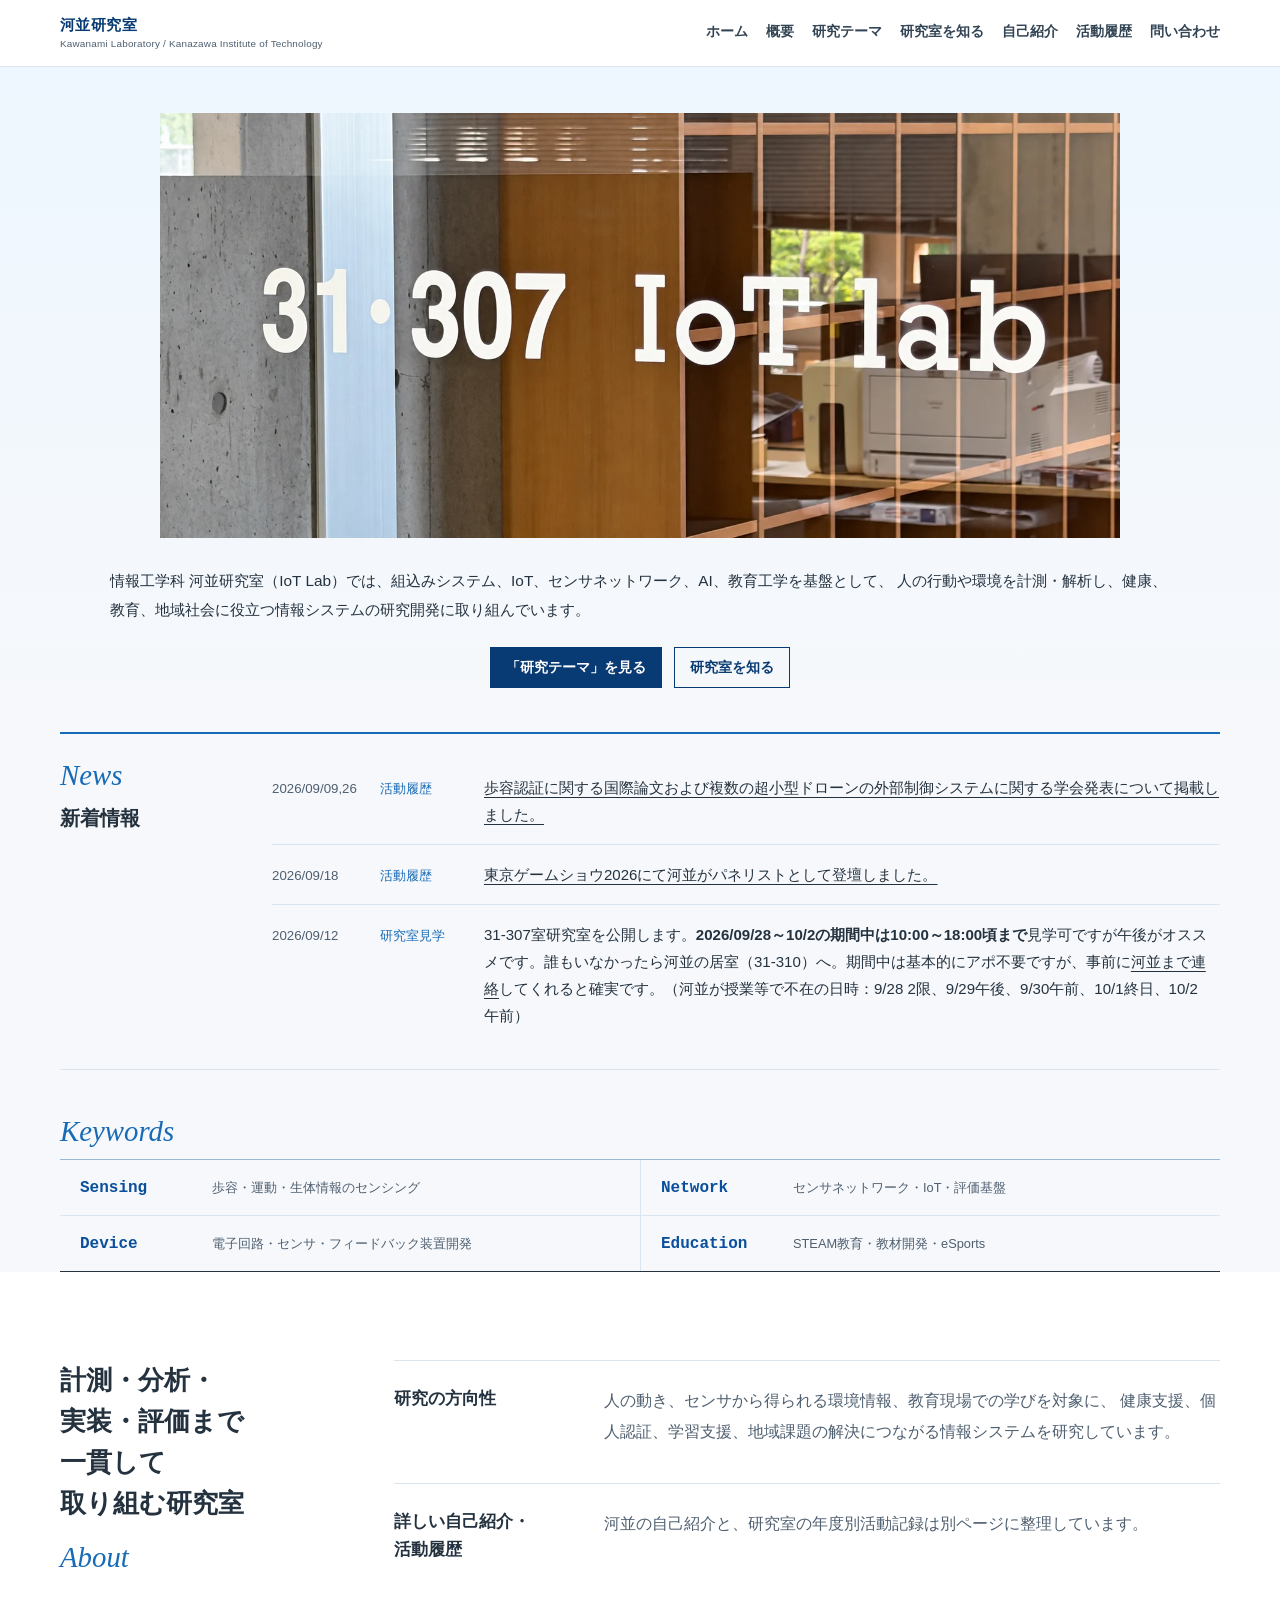
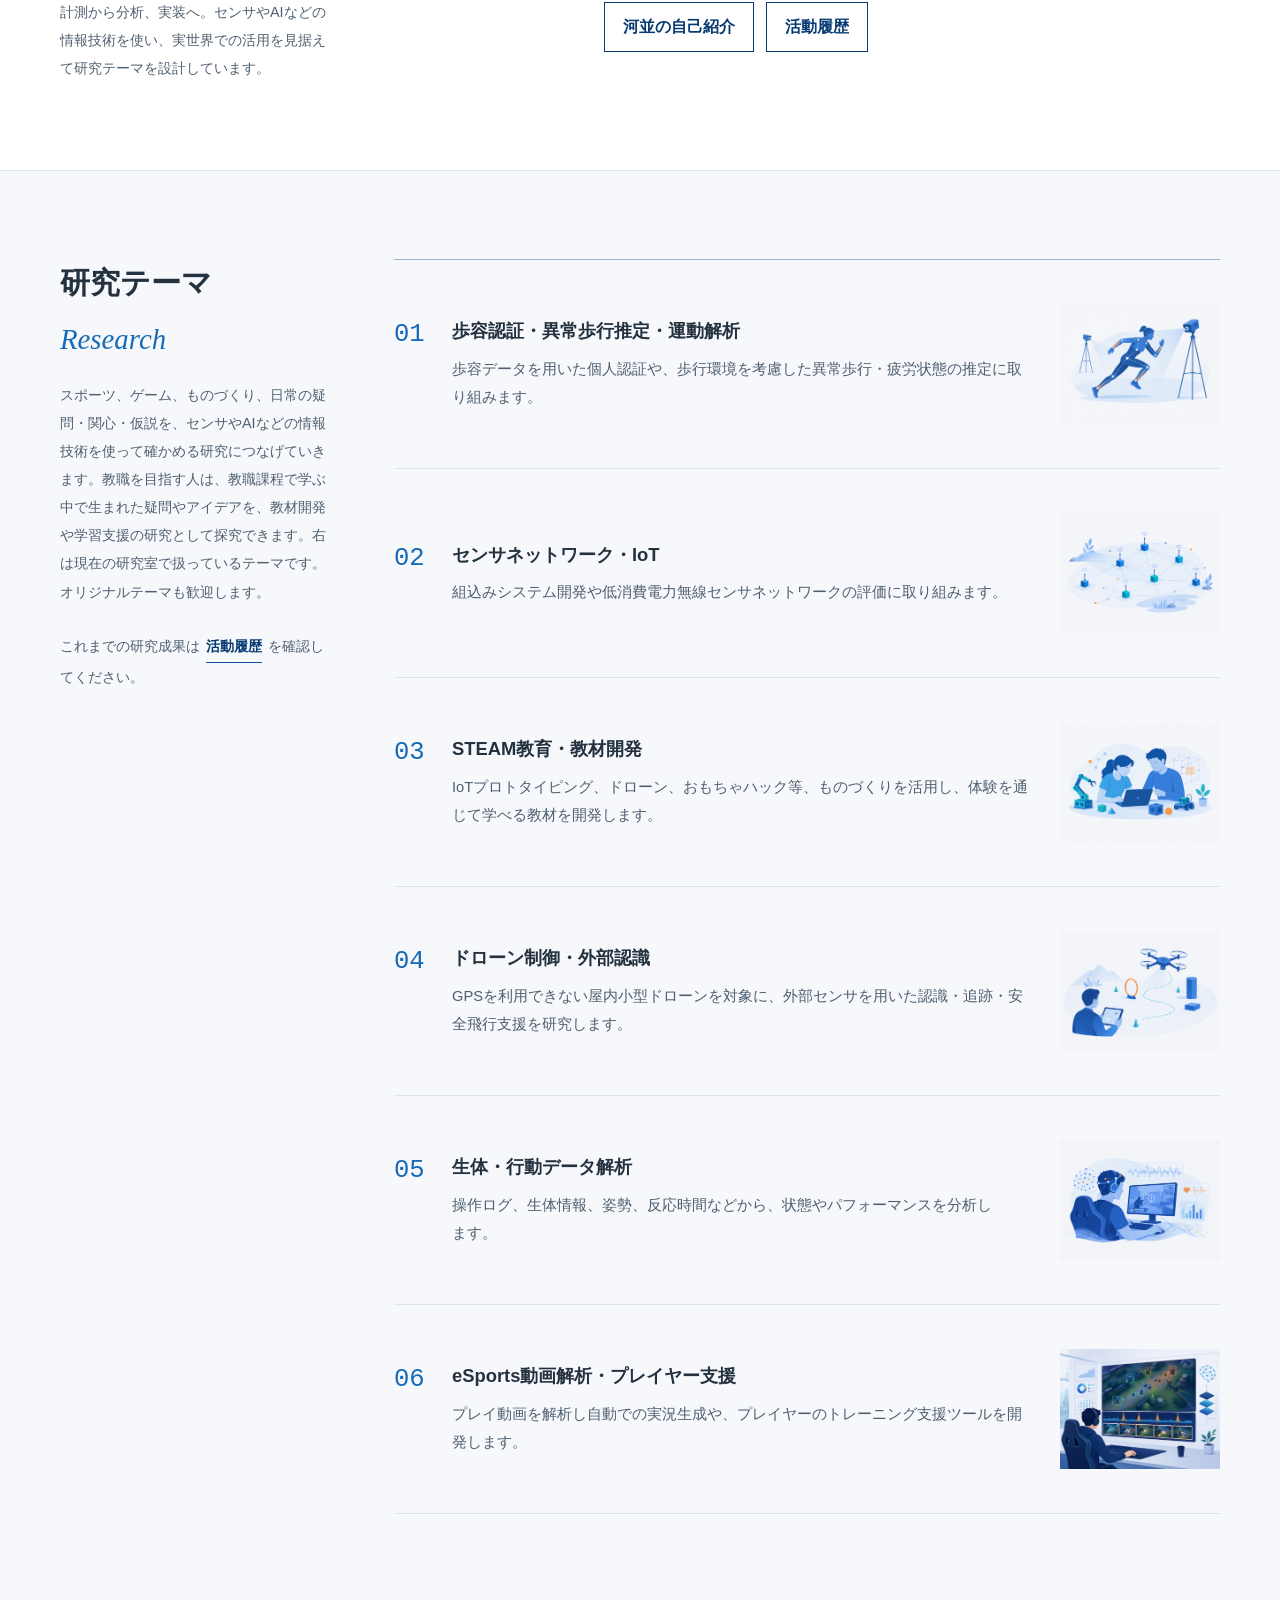
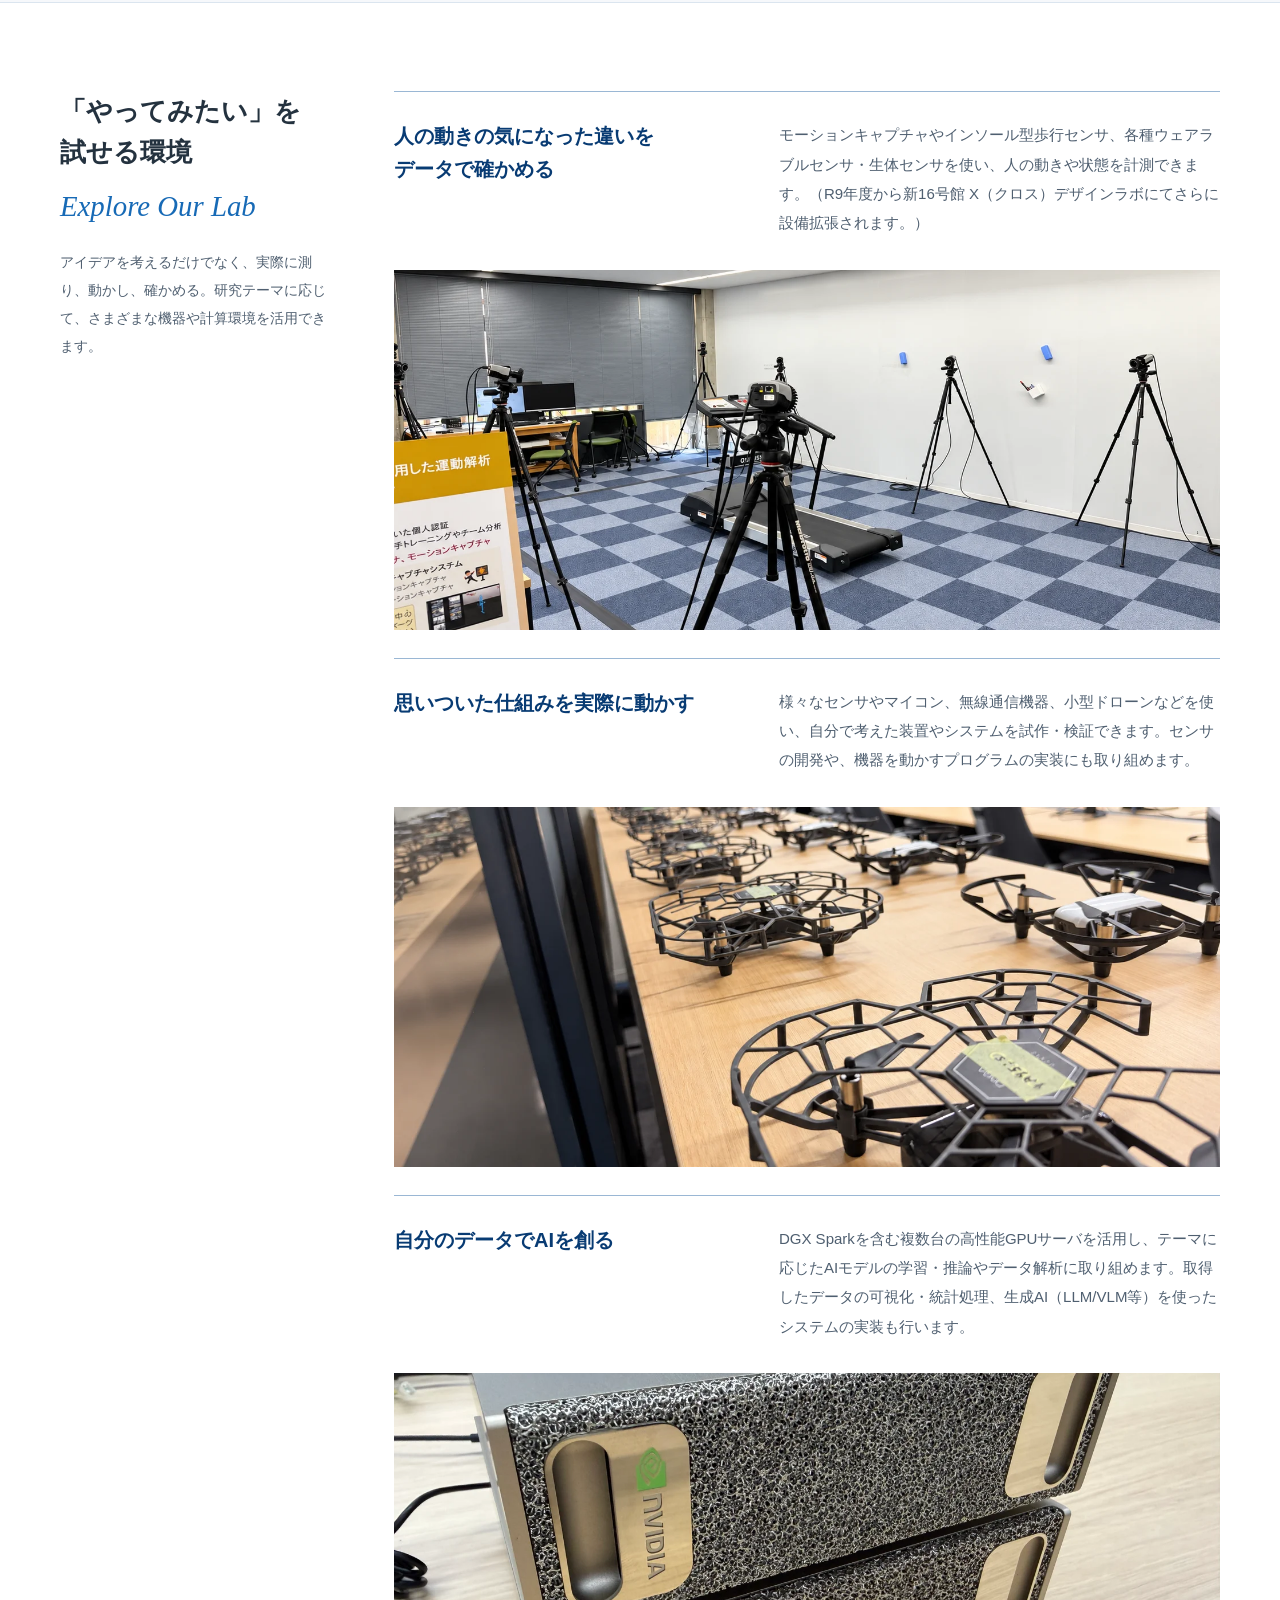
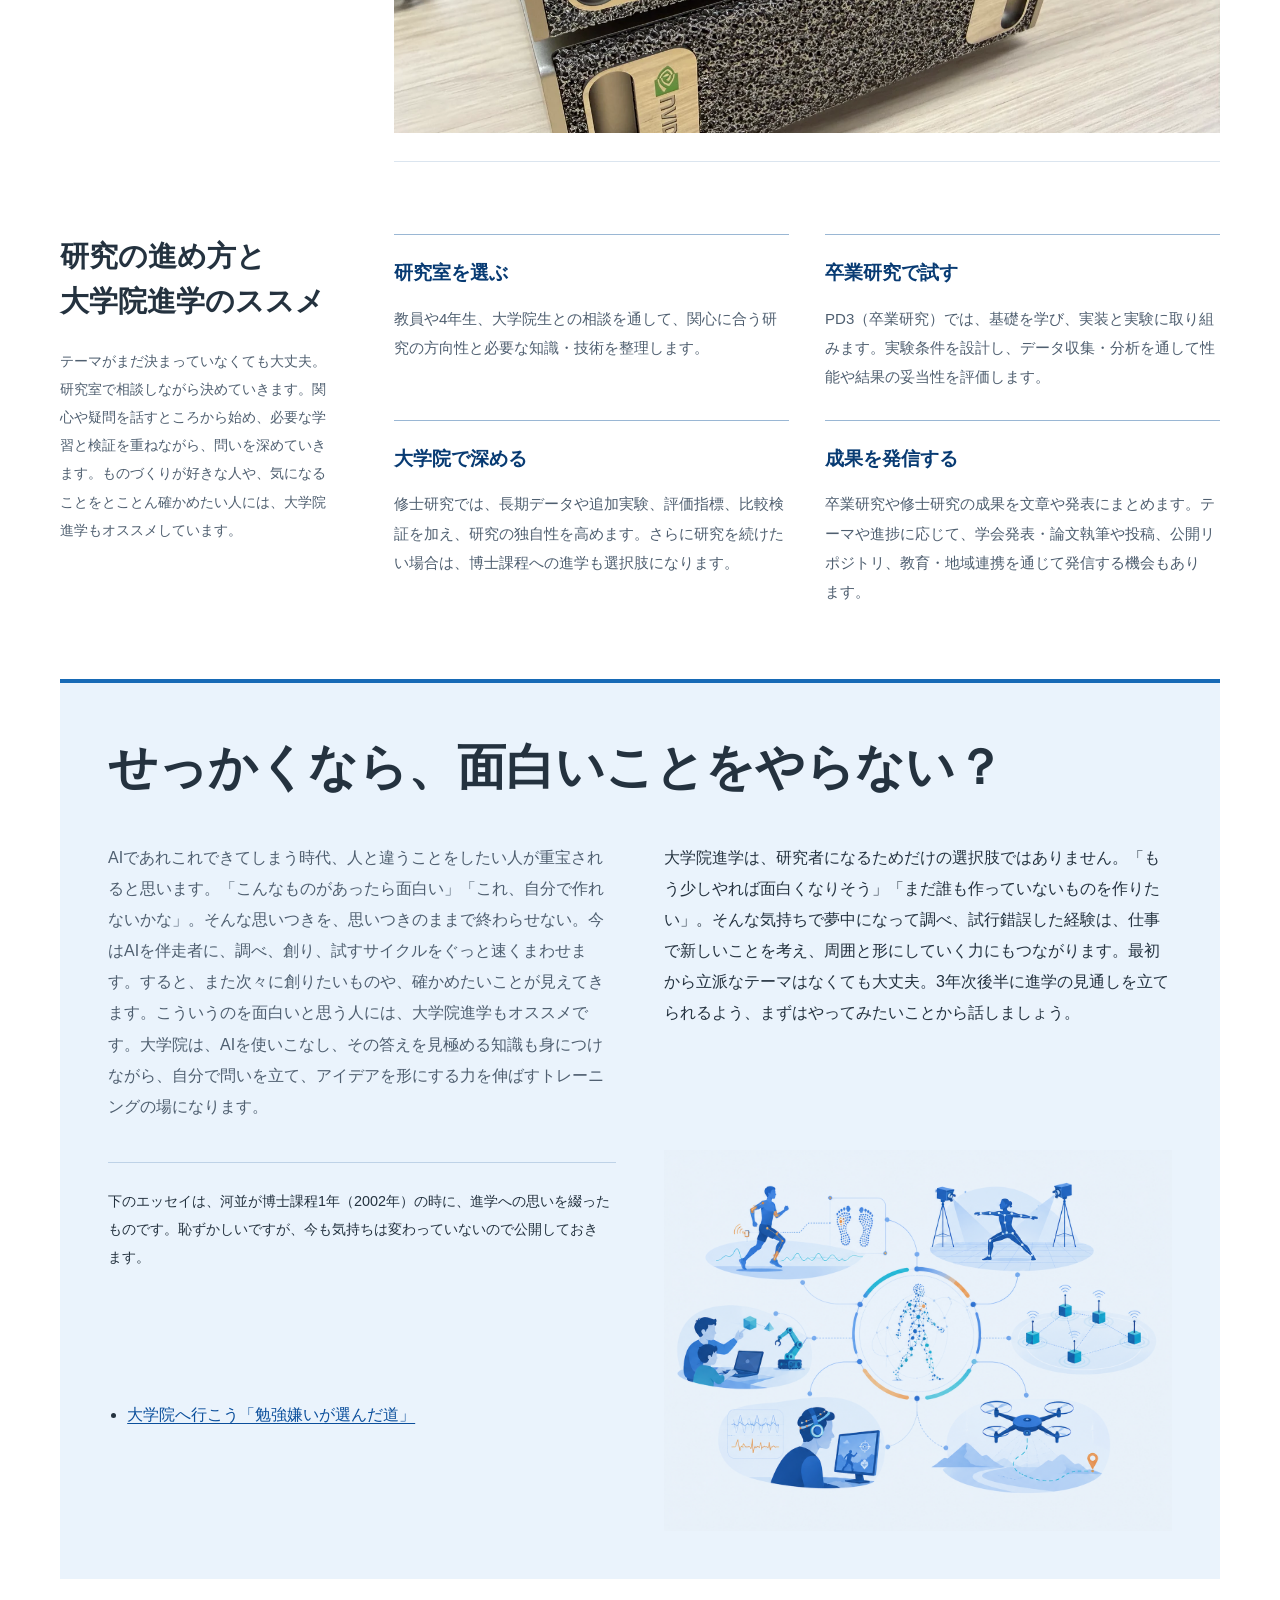
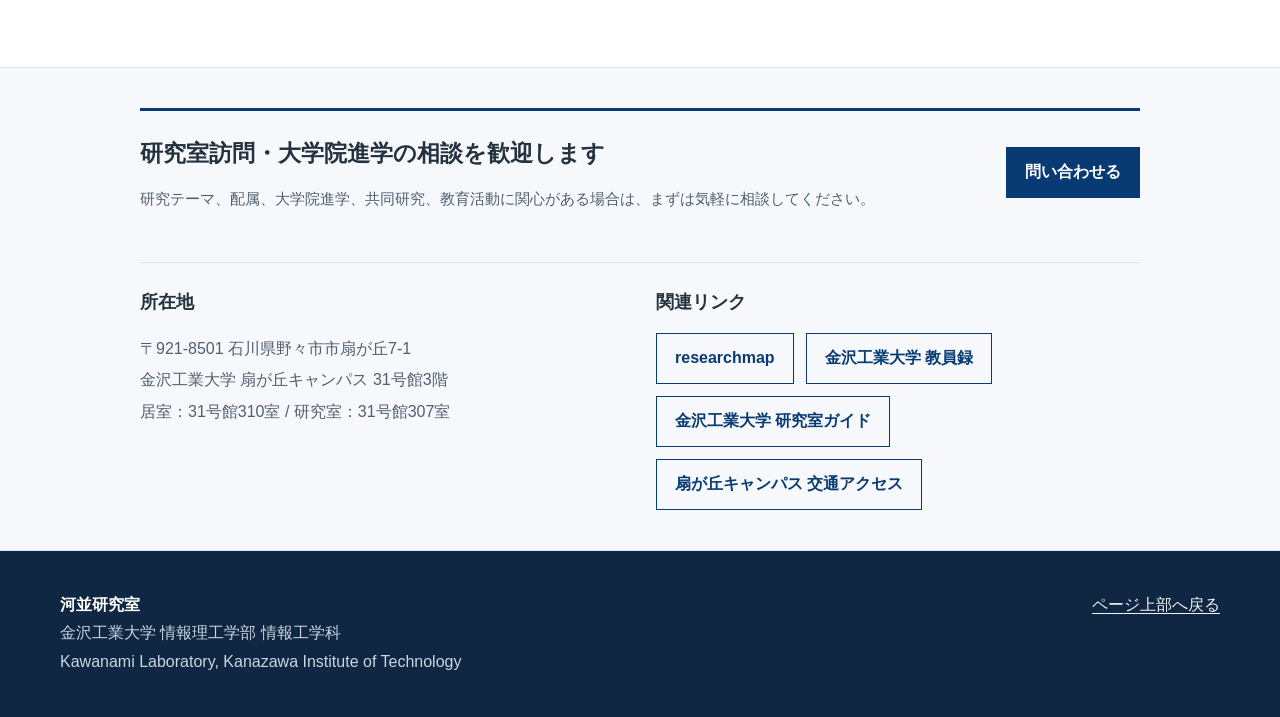
==== commit df79b6c3: "Update news items in index.html" ====
--- a/index.html
+++ b/index.html
@@ -90,19 +90,19 @@
         <!-- 日付のあるお知らせはREADMEの例を参考に、リストの先頭へ追加する。 -->
         <ul class="home-news-list">
             <li class="home-news-item">
+                <span class="home-news-date">2026/09/09,26</span>
+                <span class="home-news-category">活動履歴</span>
+                <p class="home-news-text"><a href="activity.html#y2026">歩容認証に関する国際論文および複数の超小型ドローンの外部制御システムに関する学会発表について掲載しました。</a></p>
+            </li>
+            <li class="home-news-item">
                 <span class="home-news-date">2026/09/18</span>
                 <span class="home-news-category">活動履歴</span>
-                <p class="home-news-text"><a href="activity.html">東京ゲームショウ2026にて河並がパネリストとして登壇しました。</a></p>
+                <p class="home-news-text"><a href="activity.html#y2026">東京ゲームショウ2026にて河並がパネリストとして登壇しました。</a></p>
             </li>
             <li class="home-news-item">
                 <span class="home-news-date">2026/09/12</span>
                 <span class="home-news-category">研究室見学</span>
                 <p class="home-news-text">31-307室研究室を公開します。<strong style="white-space: nowrap;">2026/09/28～10/2の期間中は10:00～18:00頃まで</strong>見学可ですが午後がオススメです。誰もいなかったら河並の居室（31-310）へ。期間中は基本的にアポ不要ですが、事前に<a href="#contact">河並まで連絡</a>してくれると確実です。（河並が授業等で不在の日時：9/28 2限、9/29午後、9/30午前、10/1終日、10/2午前）</p>
-            </li>
-            <li class="home-news-item">
-                <span class="home-news-date">2026/09/09</span>
-                <span class="home-news-category">活動履歴</span>
-                <p class="home-news-text"><a href="activity.html">歩容認証に関する研究成果が国際論文誌への掲載されました。</a></p>
             </li>
         </ul>
     </section>
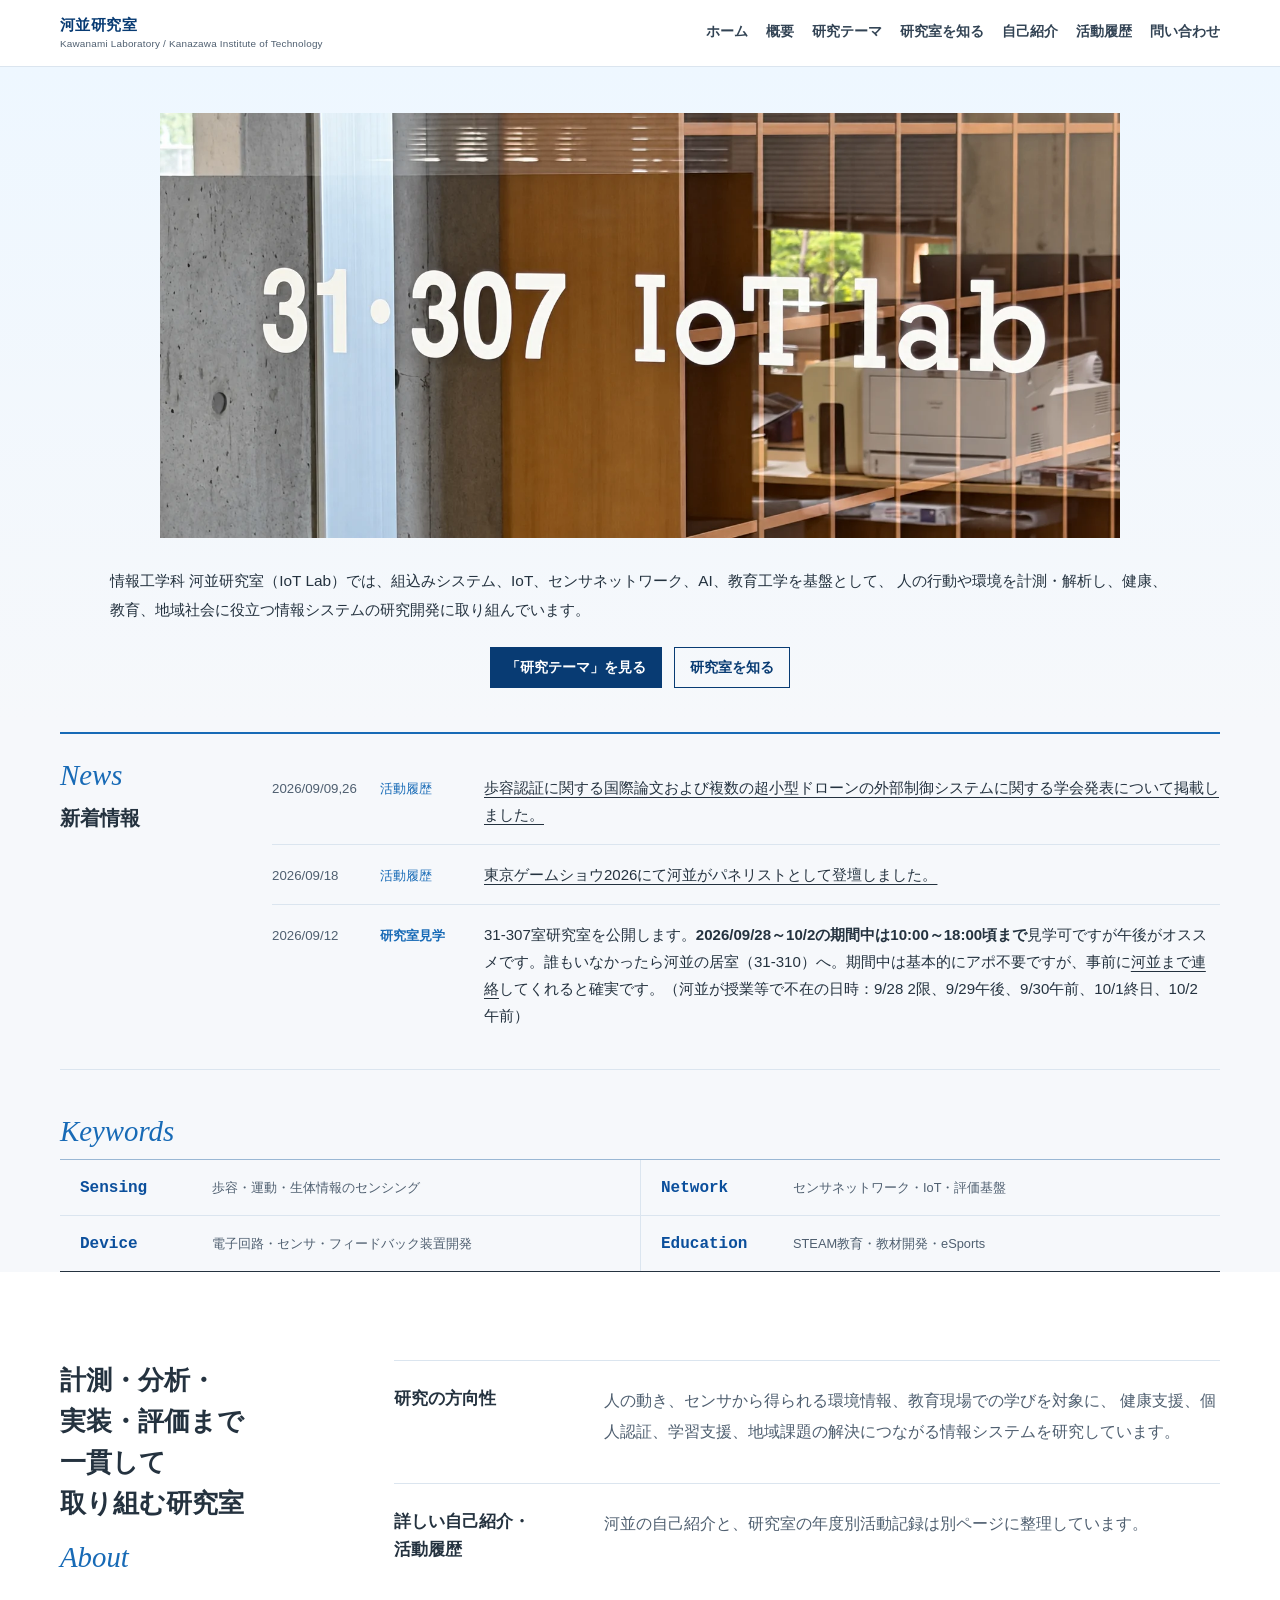
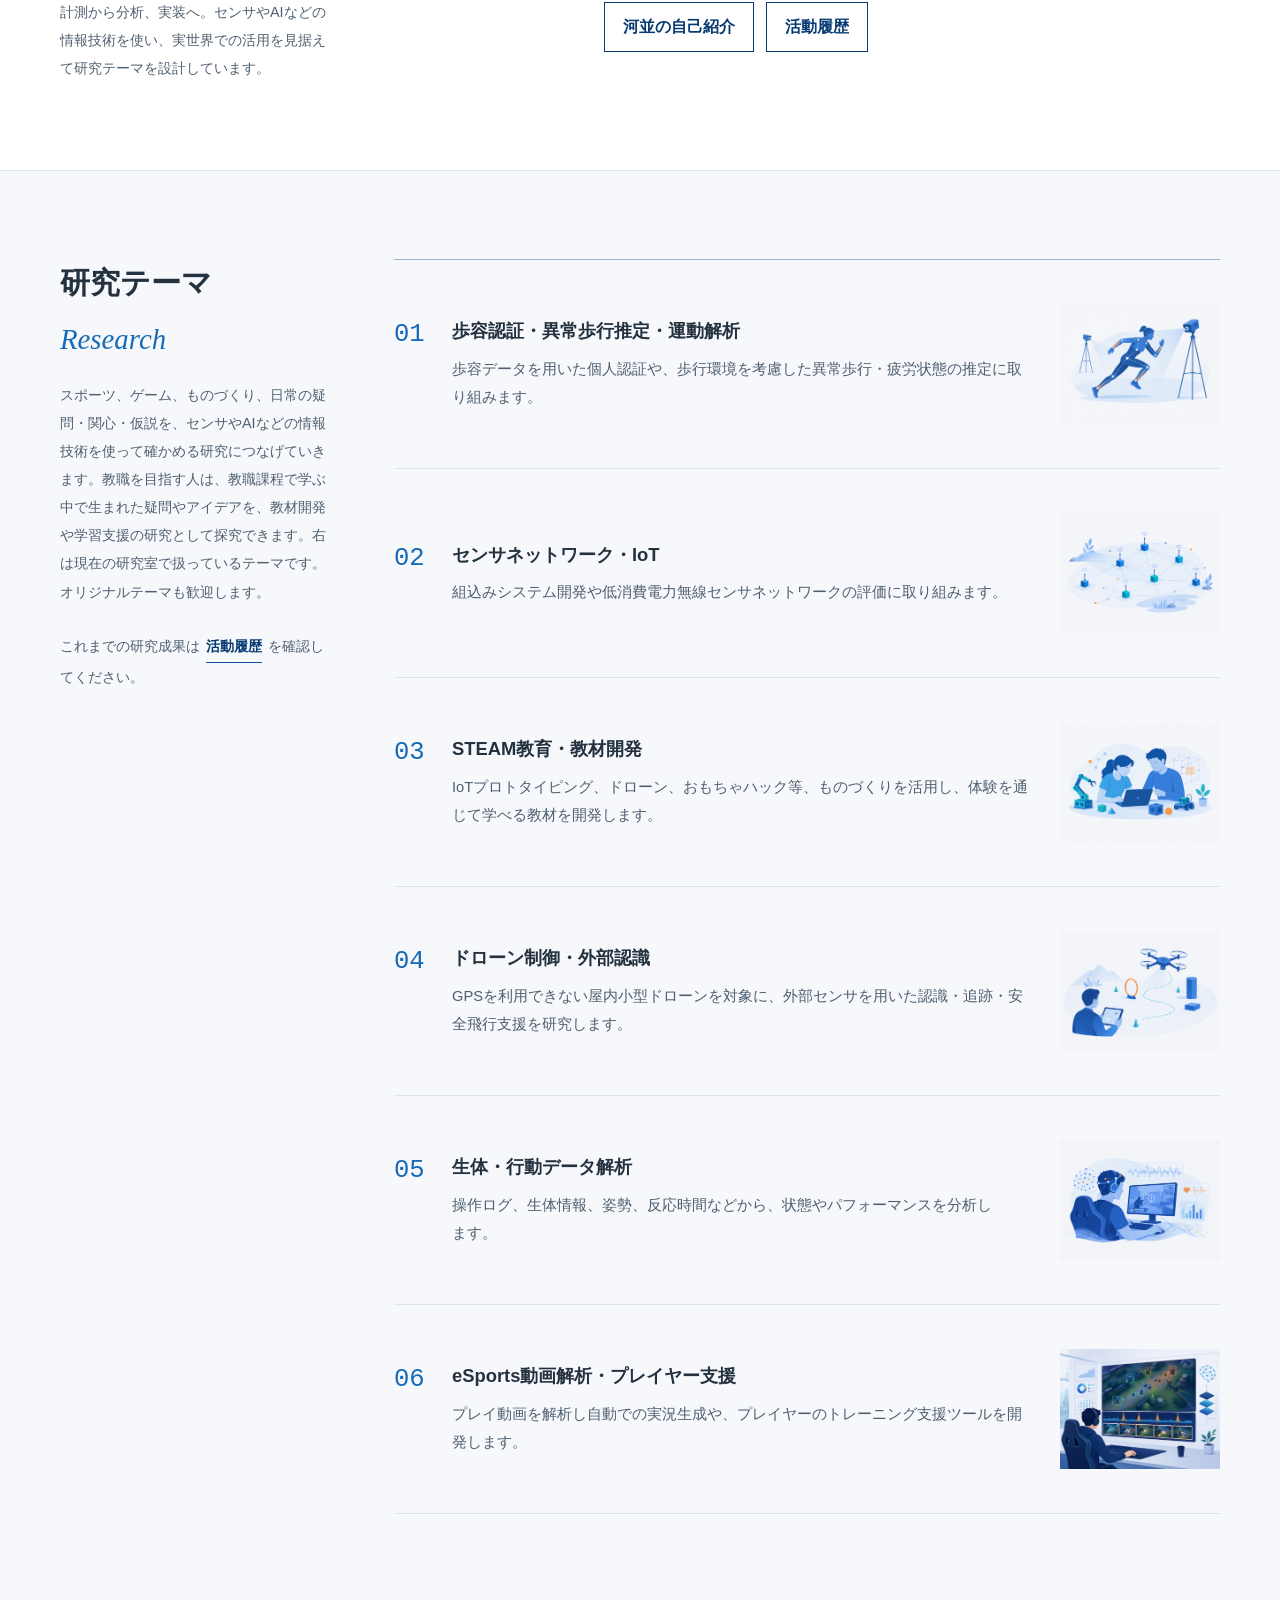
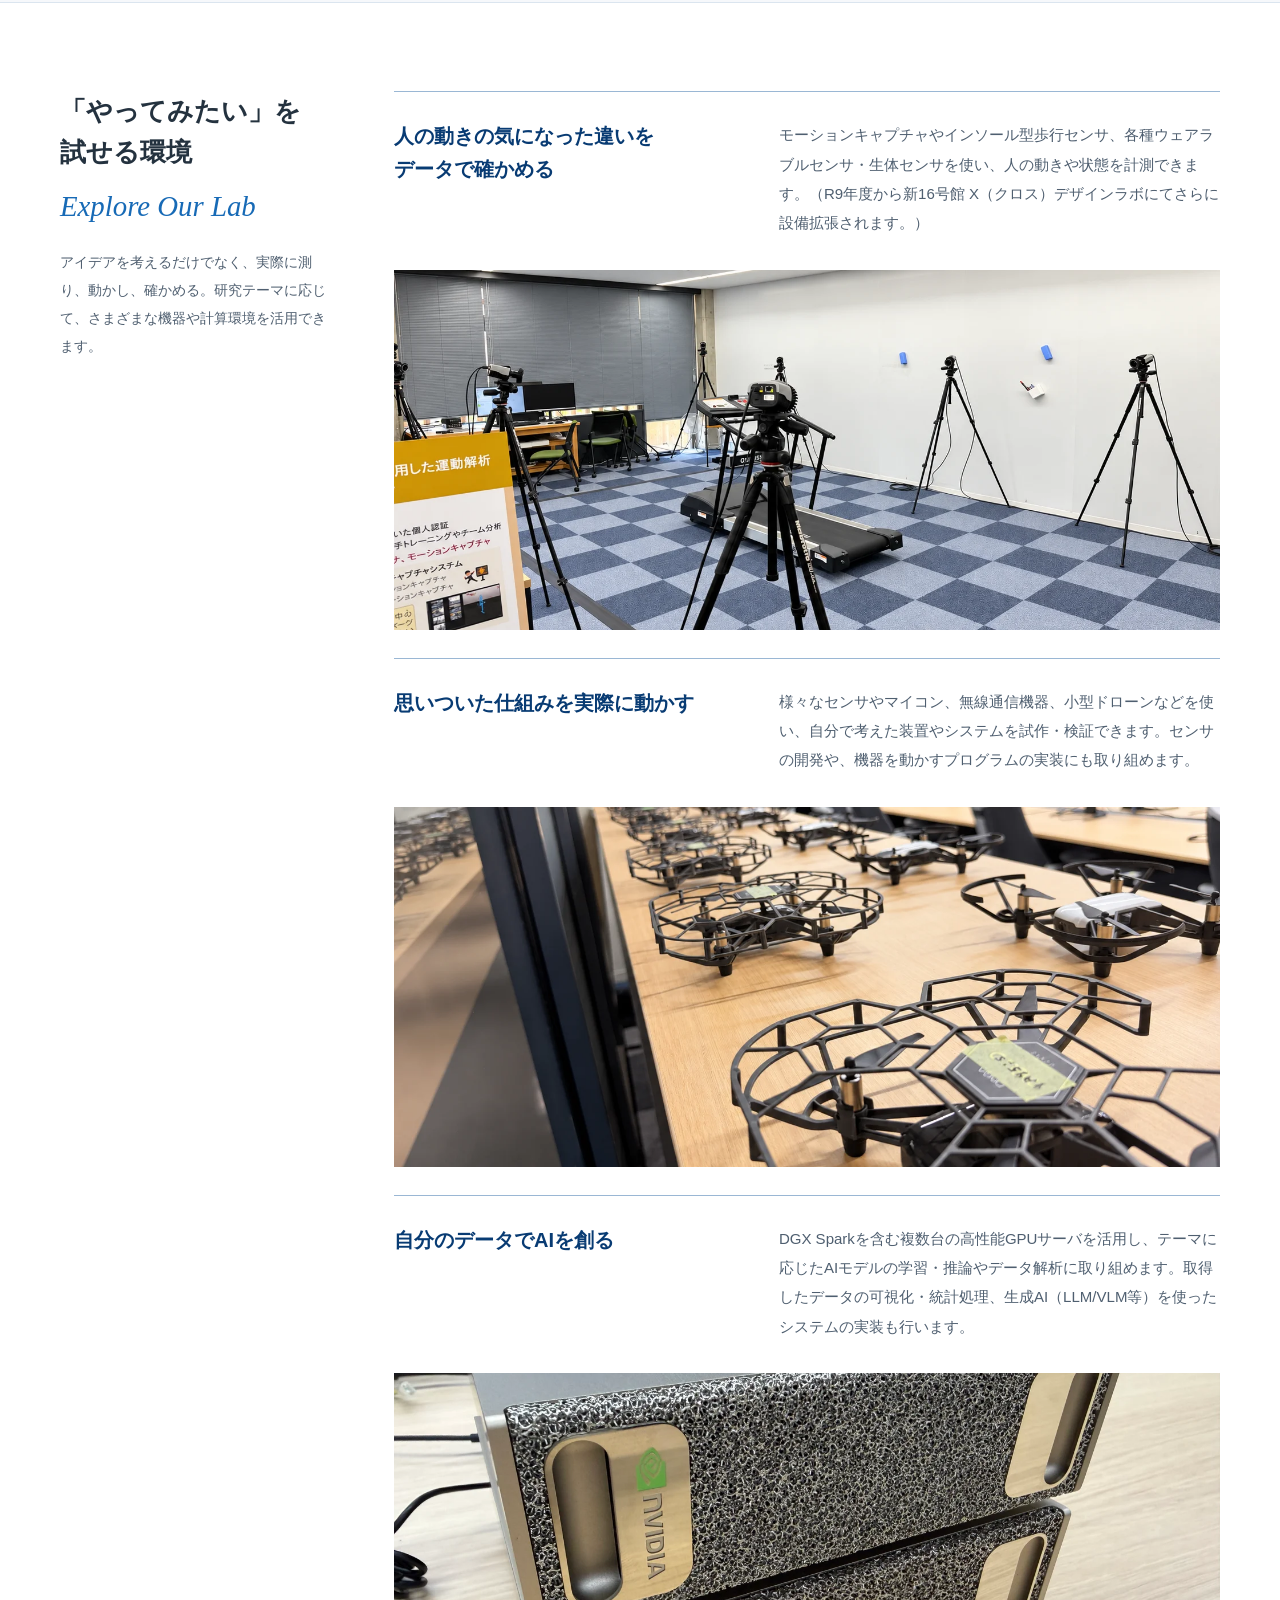
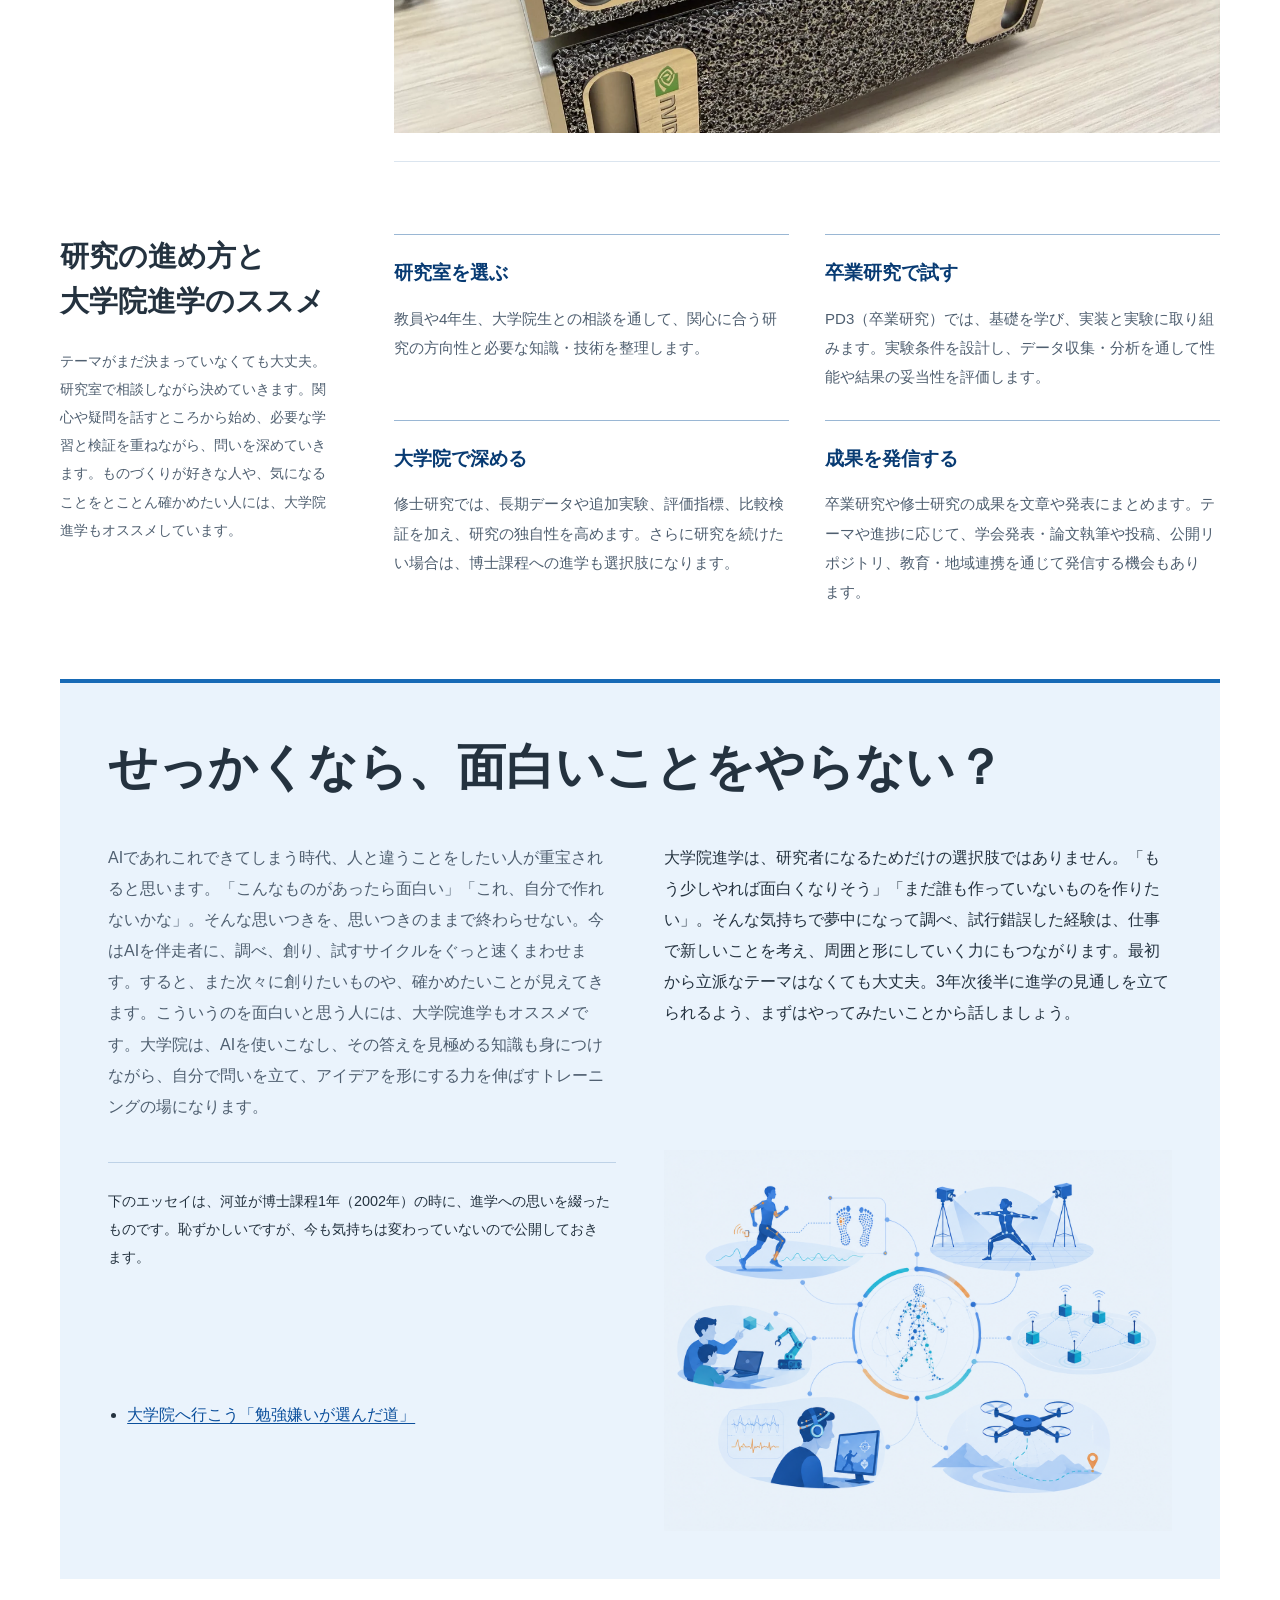
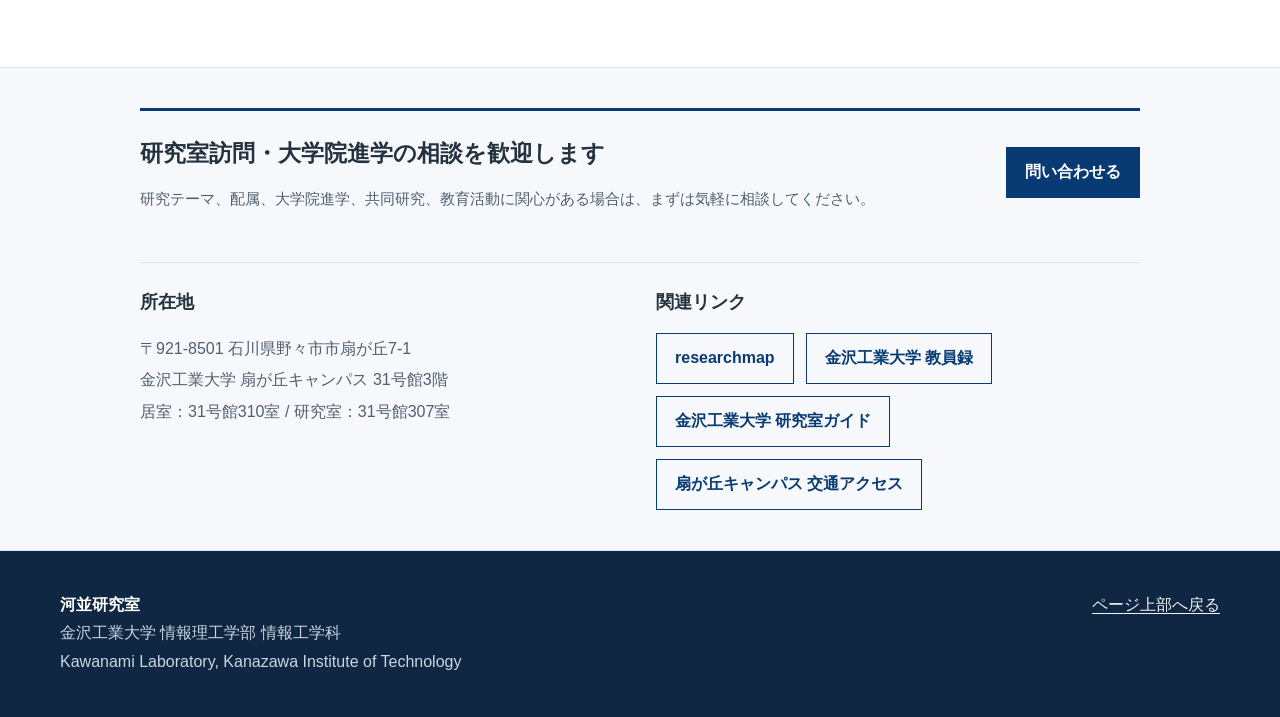
==== commit 6df67bdd: "Highlight news category in home news section" ====
--- a/index.html
+++ b/index.html
@@ -97,11 +97,11 @@
             <li class="home-news-item">
                 <span class="home-news-date">2026/09/18</span>
                 <span class="home-news-category">活動履歴</span>
-                <p class="home-news-text"><a href="activity.html#y2026">東京ゲームショウ2026にて河並がパネリストとして登壇しました。</a></p>
+                <p class="home-news-text"><a href="https://www.kanazawa-it.ac.jp/kitnews/2026/0925_nasef-talksession.html" target="_blank" rel="noopener">東京ゲームショウ2026にて河並がパネリストとして登壇しました。</a></p>
             </li>
             <li class="home-news-item">
                 <span class="home-news-date">2026/09/12</span>
-                <span class="home-news-category">研究室見学</span>
+                <span class="home-news-category"><strong style="white-space: nowrap;">研究室見学</strong></span>
                 <p class="home-news-text">31-307室研究室を公開します。<strong style="white-space: nowrap;">2026/09/28～10/2の期間中は10:00～18:00頃まで</strong>見学可ですが午後がオススメです。誰もいなかったら河並の居室（31-310）へ。期間中は基本的にアポ不要ですが、事前に<a href="#contact">河並まで連絡</a>してくれると確実です。（河並が授業等で不在の日時：9/28 2限、9/29午後、9/30午前、10/1終日、10/2午前）</p>
             </li>
         </ul>
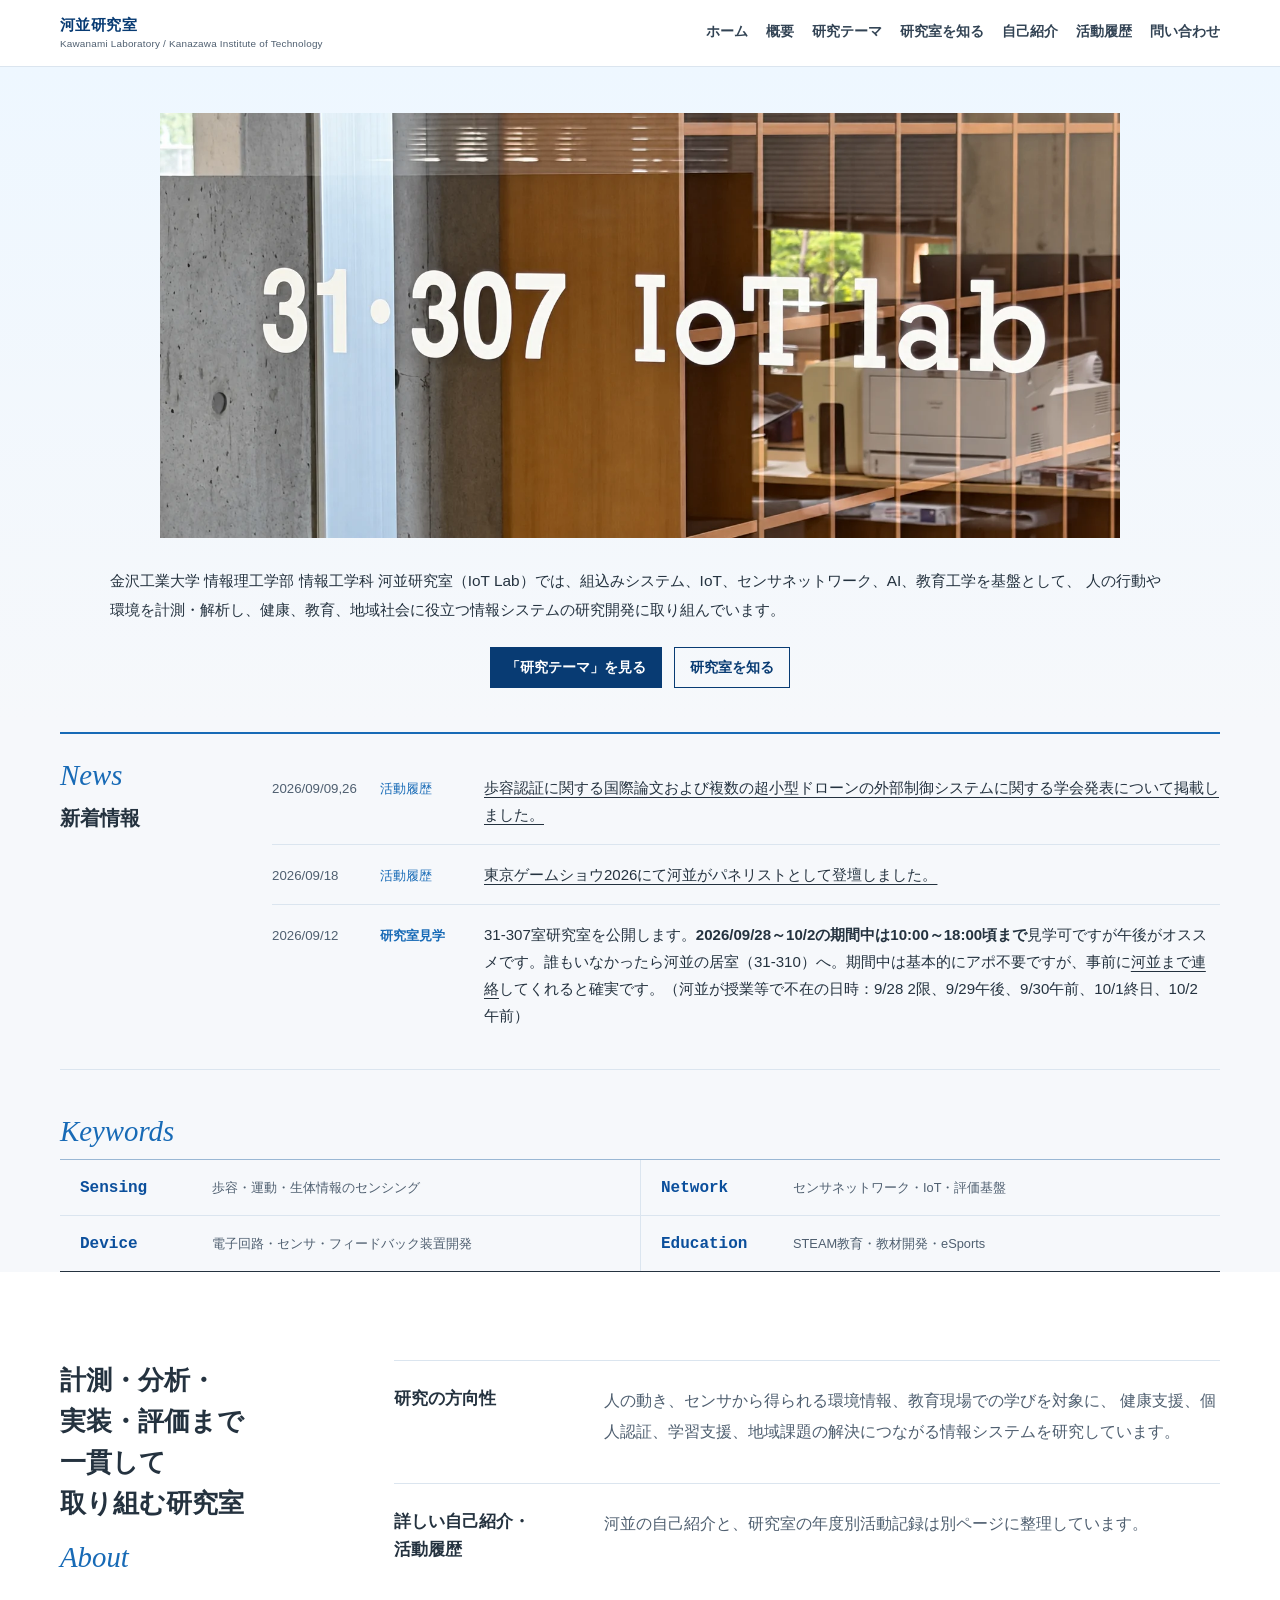
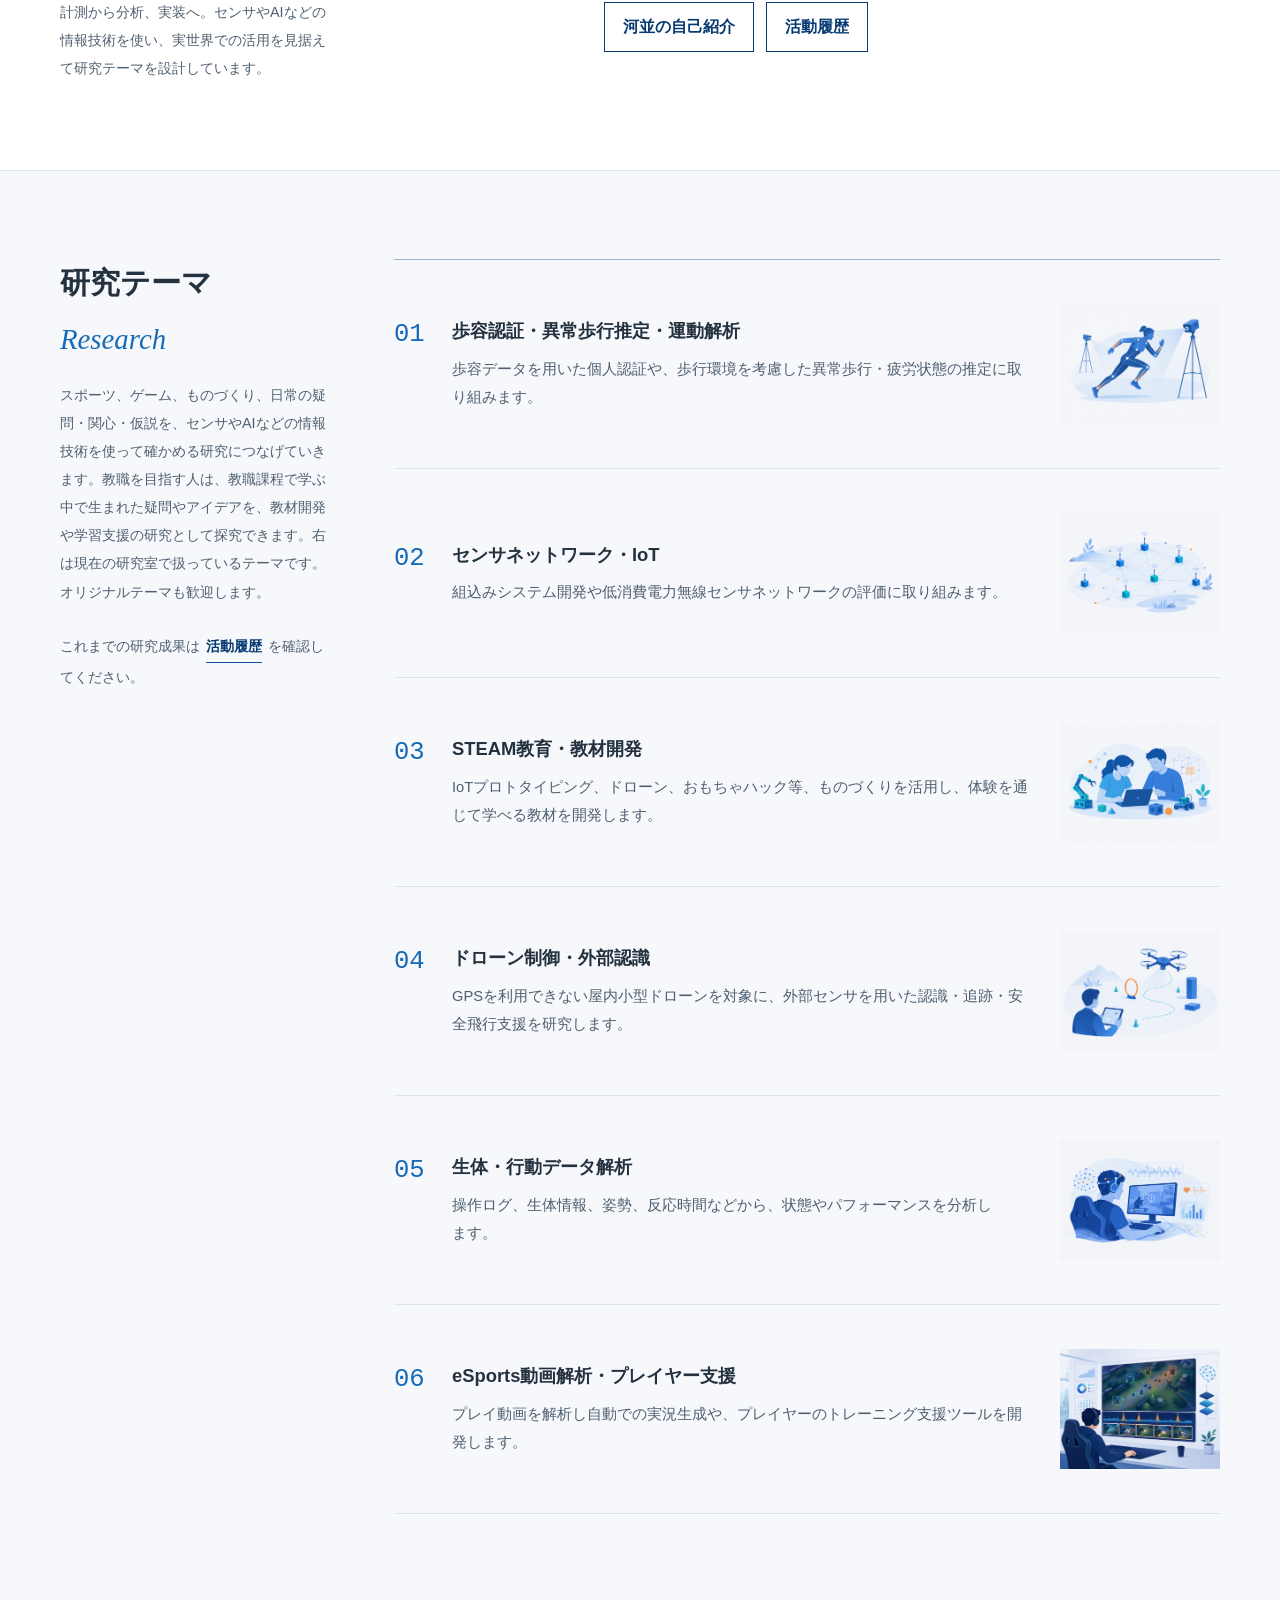
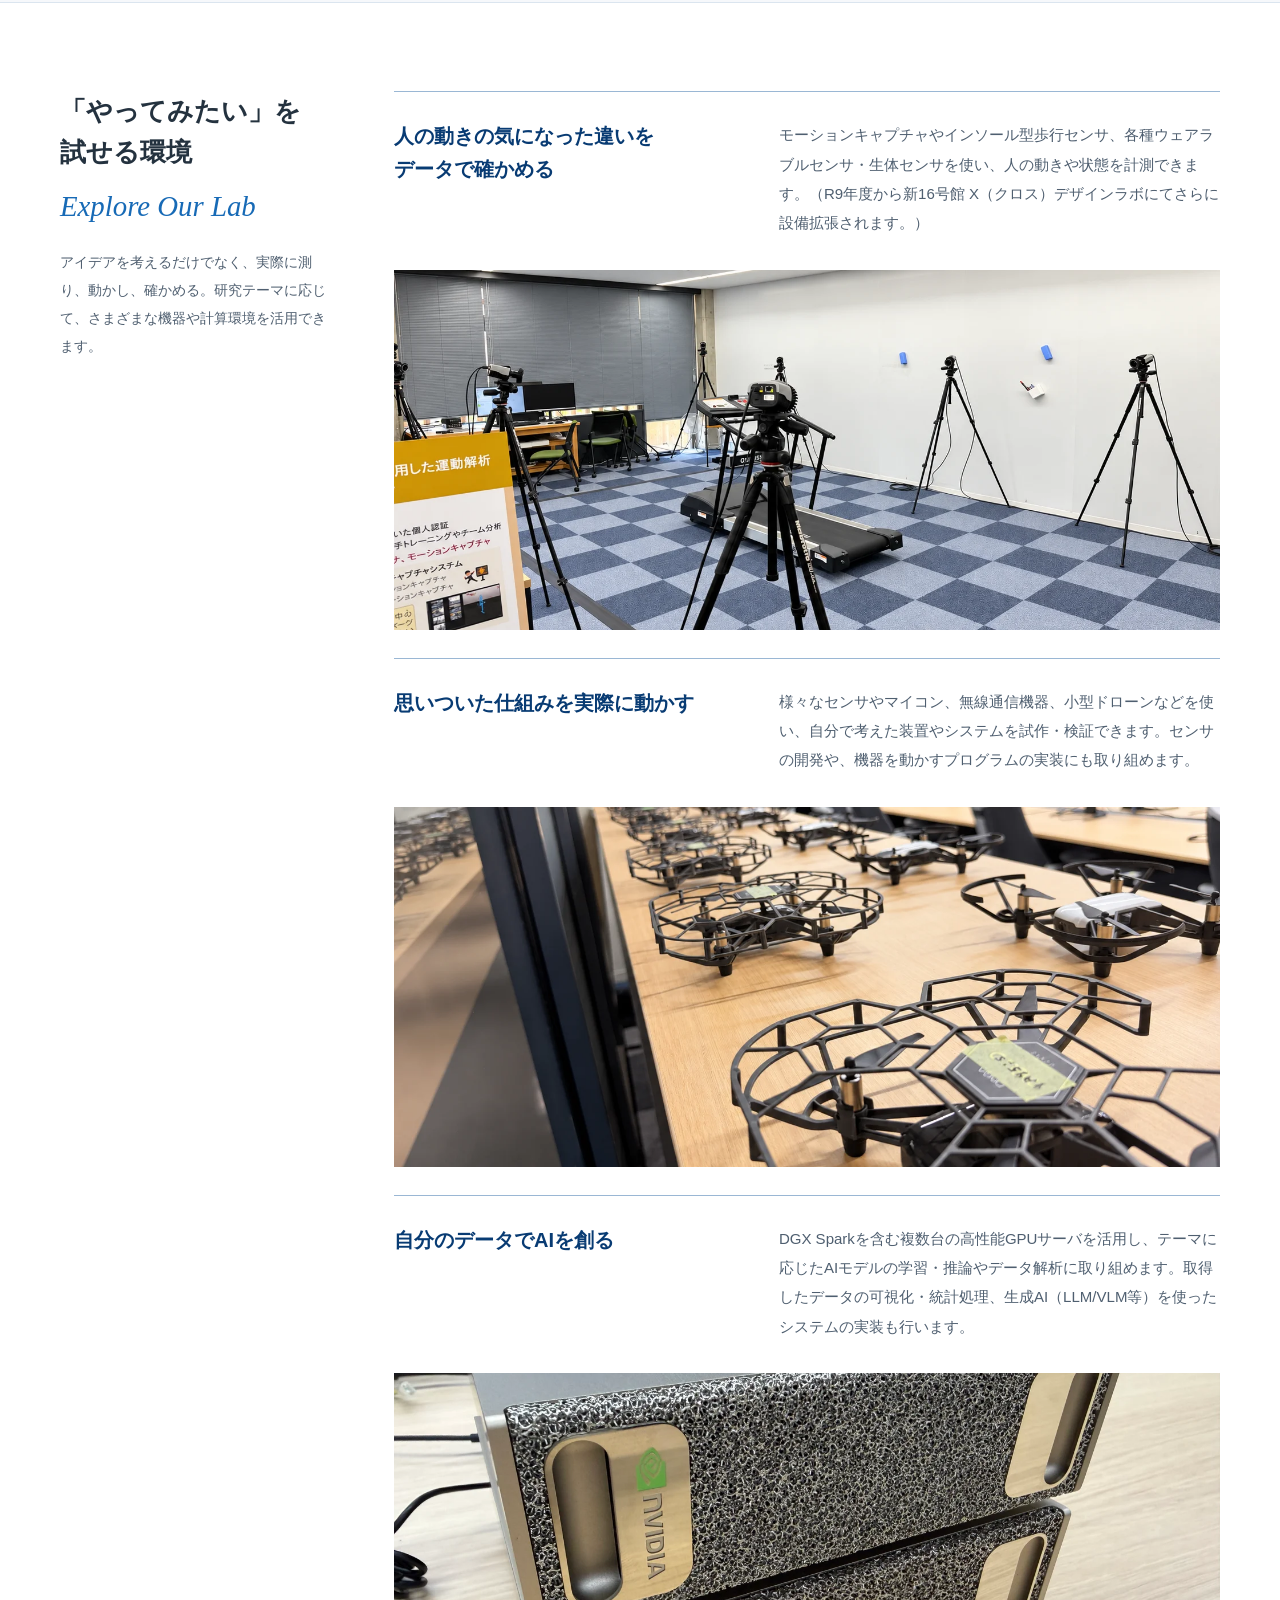
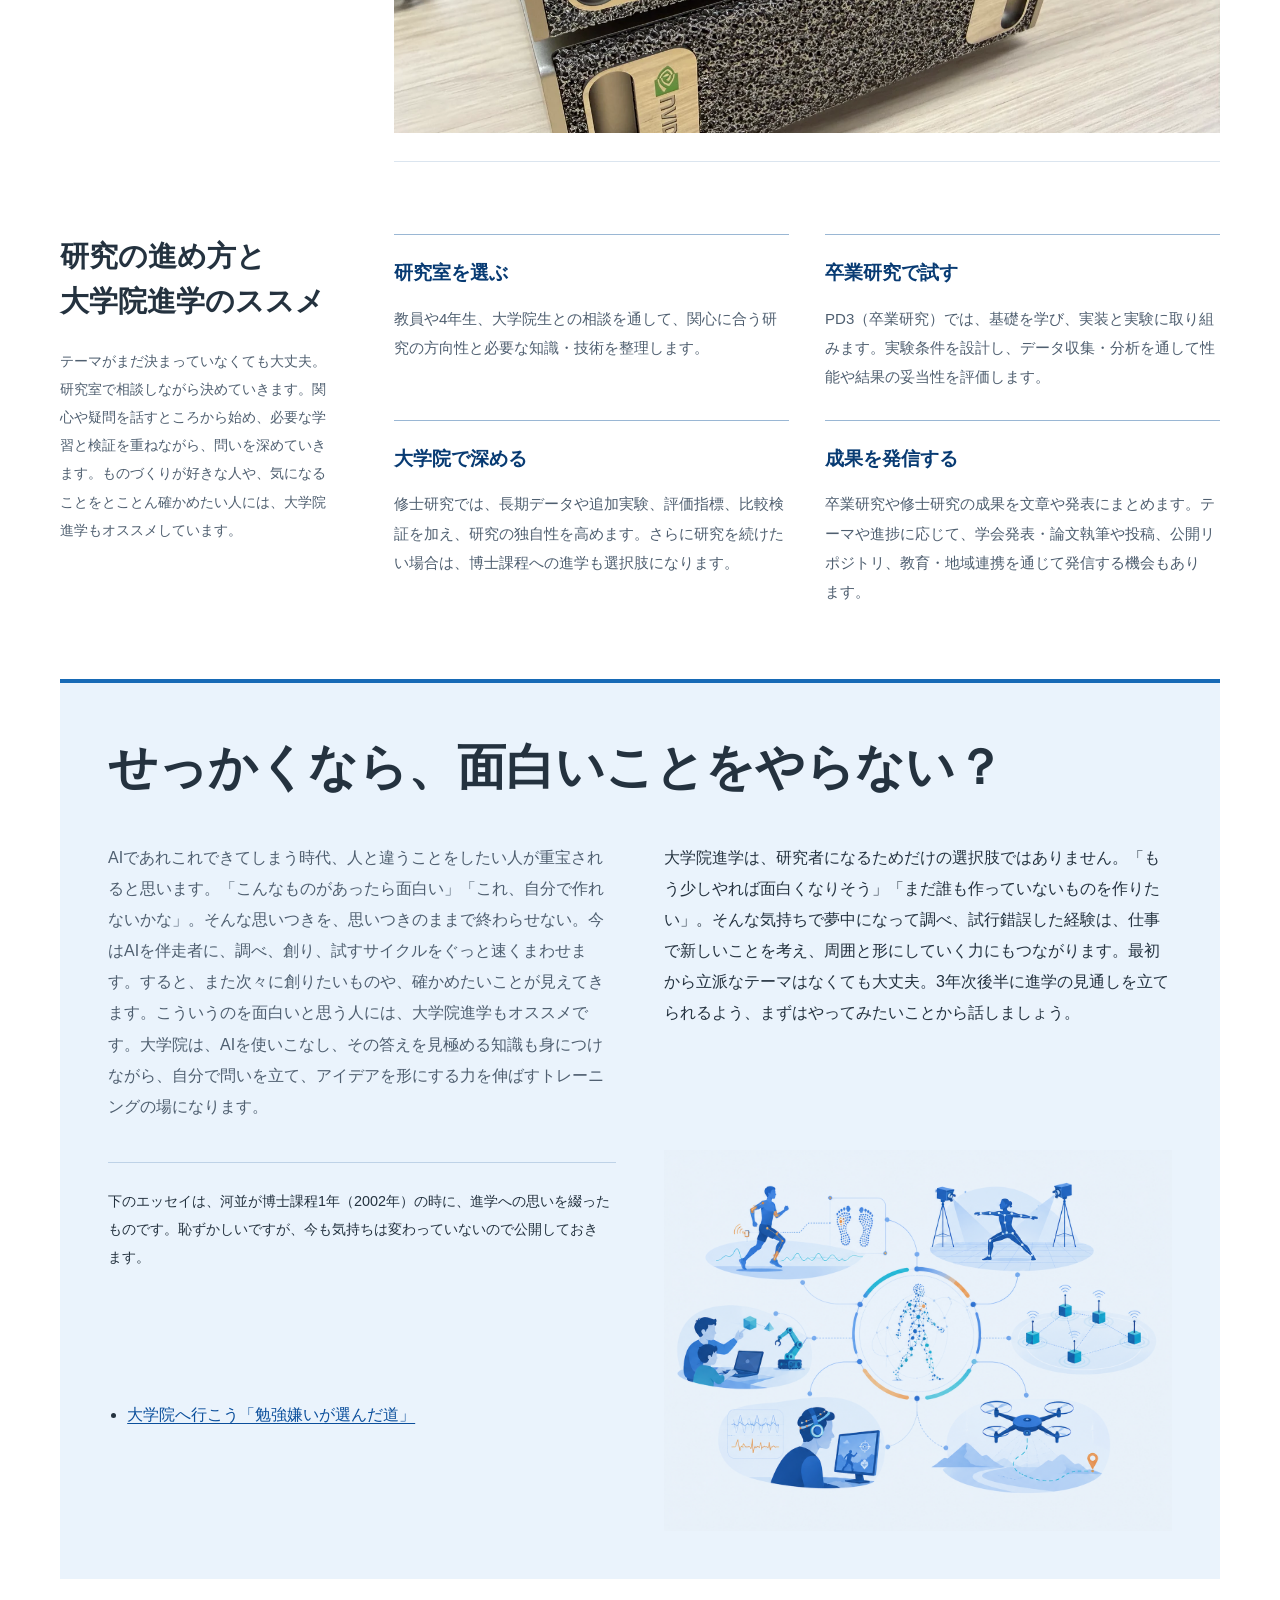
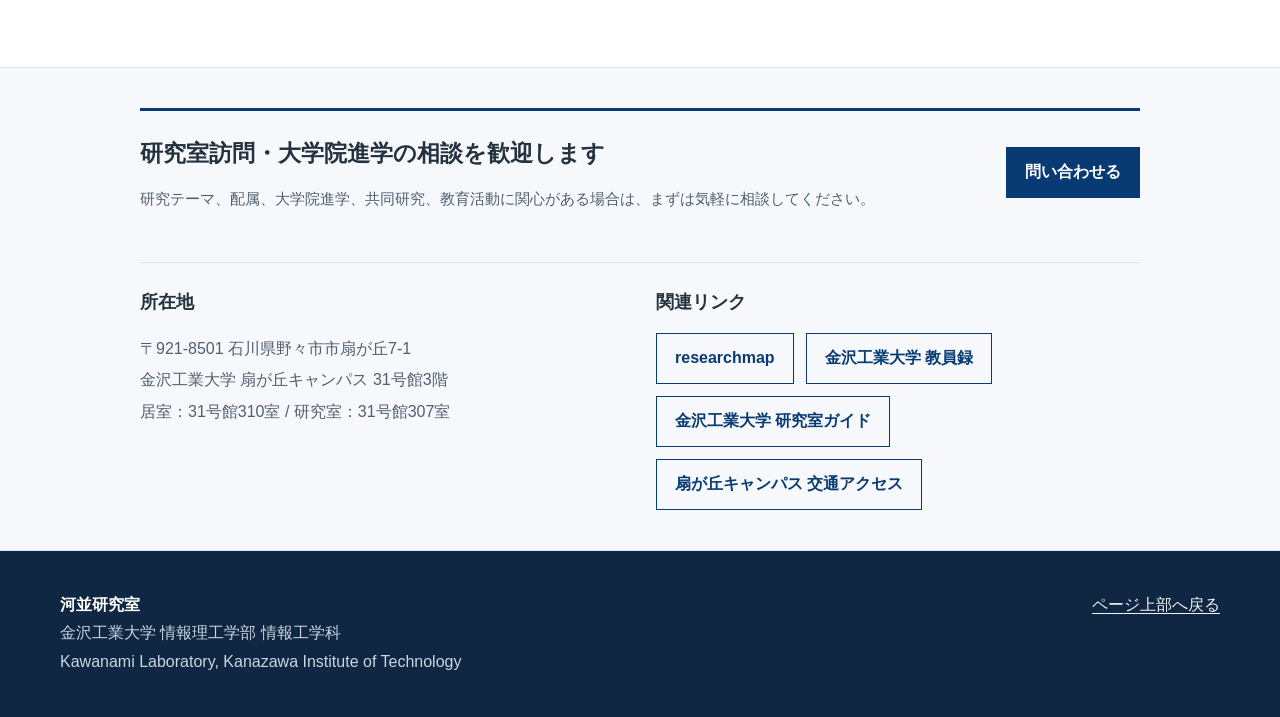
==== commit 6af2ddaf: "Update lab description with university name" ====
--- a/index.html
+++ b/index.html
@@ -71,7 +71,7 @@
             <div>
                 <figure class="entrance-photo"><img src="assets/images/lab-entrance.webp" width="1600" height="708" alt="31・307 IoT labと記された研究室の入口" fetchpriority="high"></figure>
                 <p>
-                    情報工学科 河並研究室（IoT Lab）では、組込みシステム、IoT、センサネットワーク、AI、教育工学を基盤として、
+                    金沢工業大学 情報理工学部 情報工学科 河並研究室（IoT Lab）では、組込みシステム、IoT、センサネットワーク、AI、教育工学を基盤として、
                     人の行動や環境を計測・解析し、健康、教育、地域社会に役立つ情報システムの研究開発に取り組んでいます。
                 </p>
                 <div class="button-group">
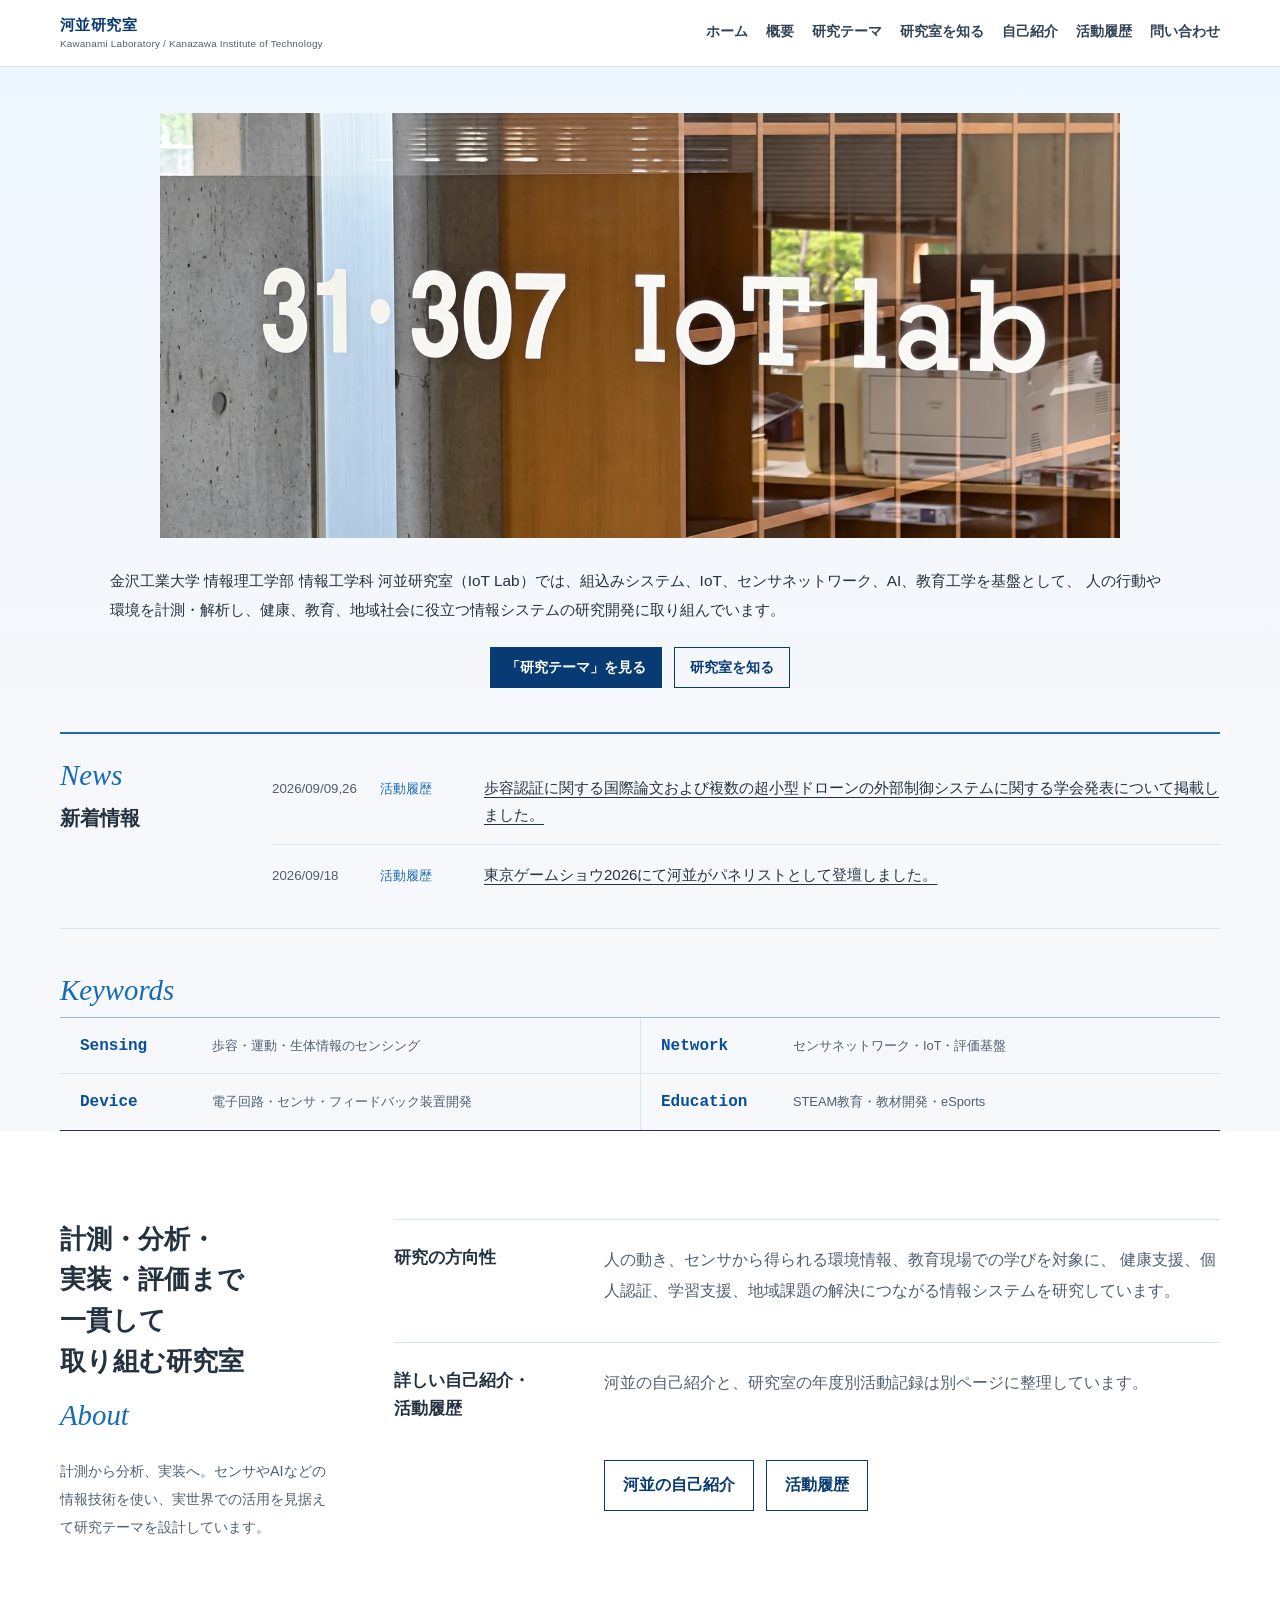
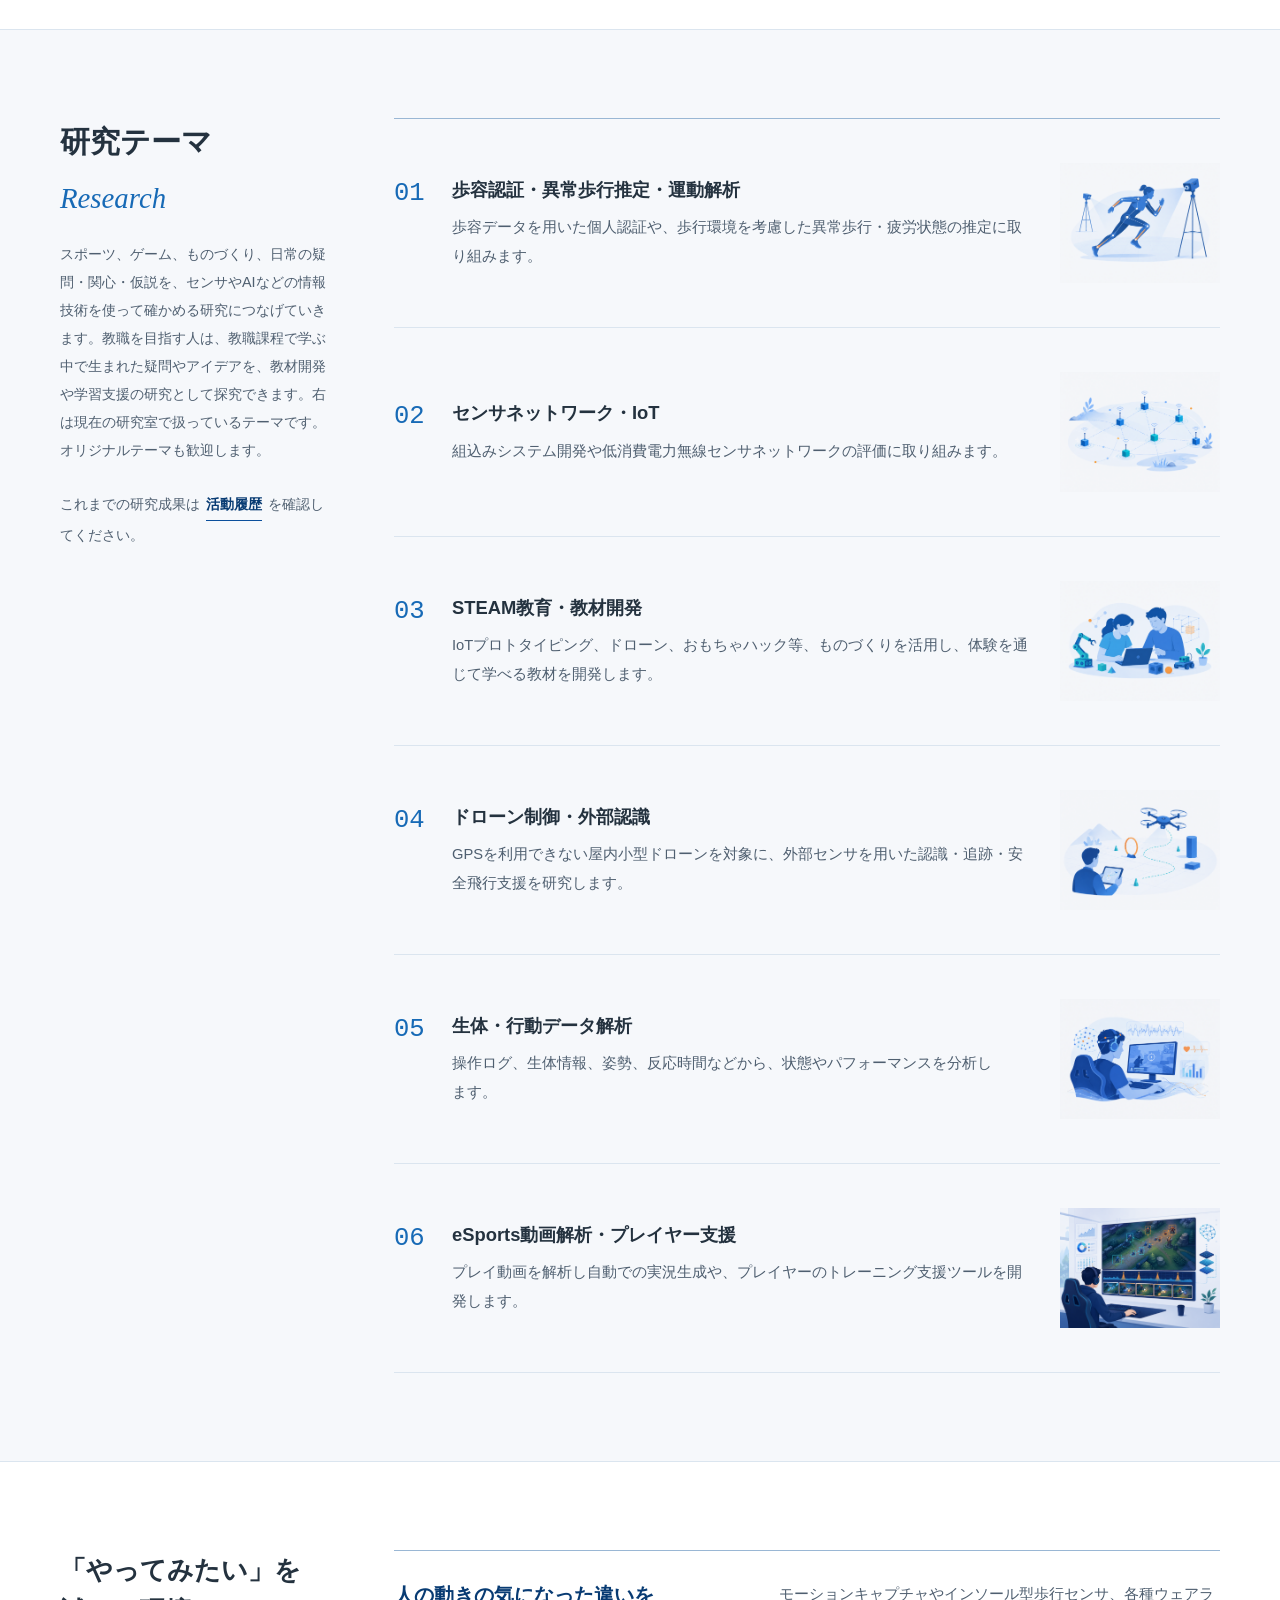
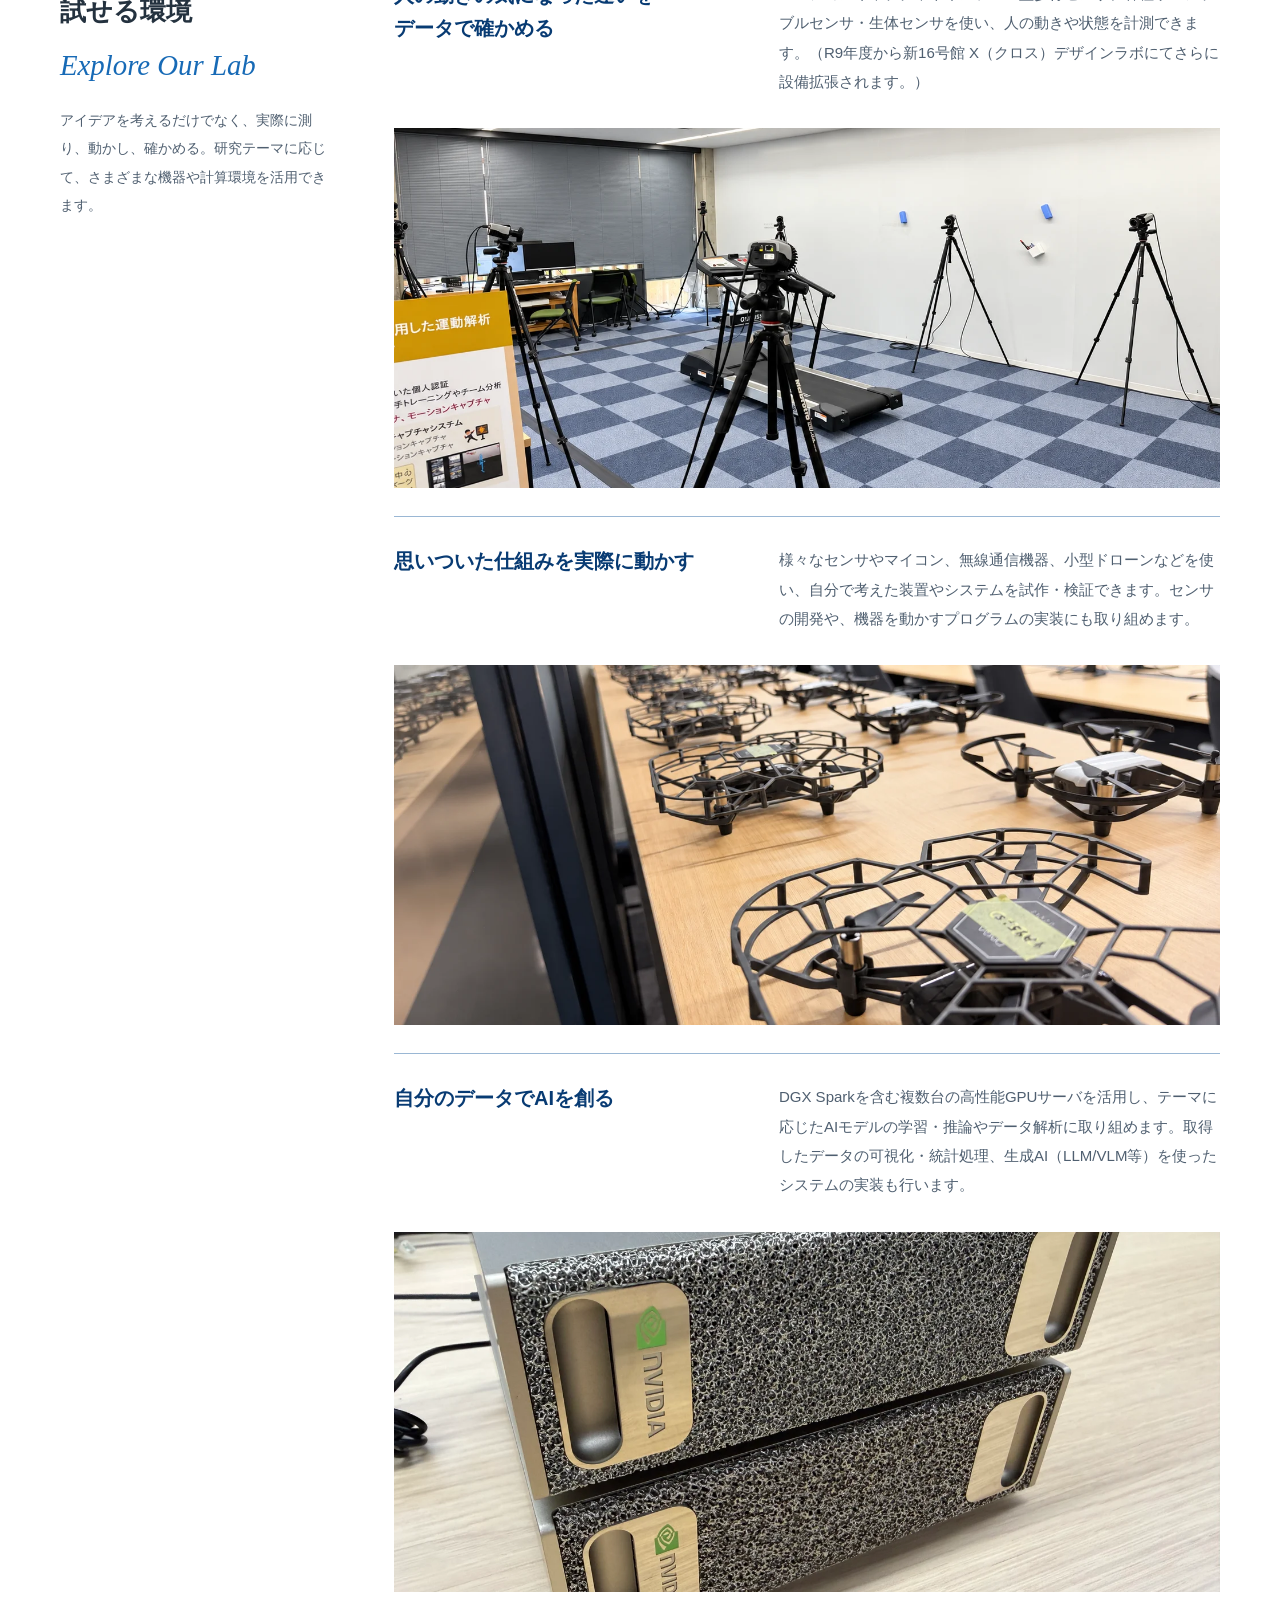
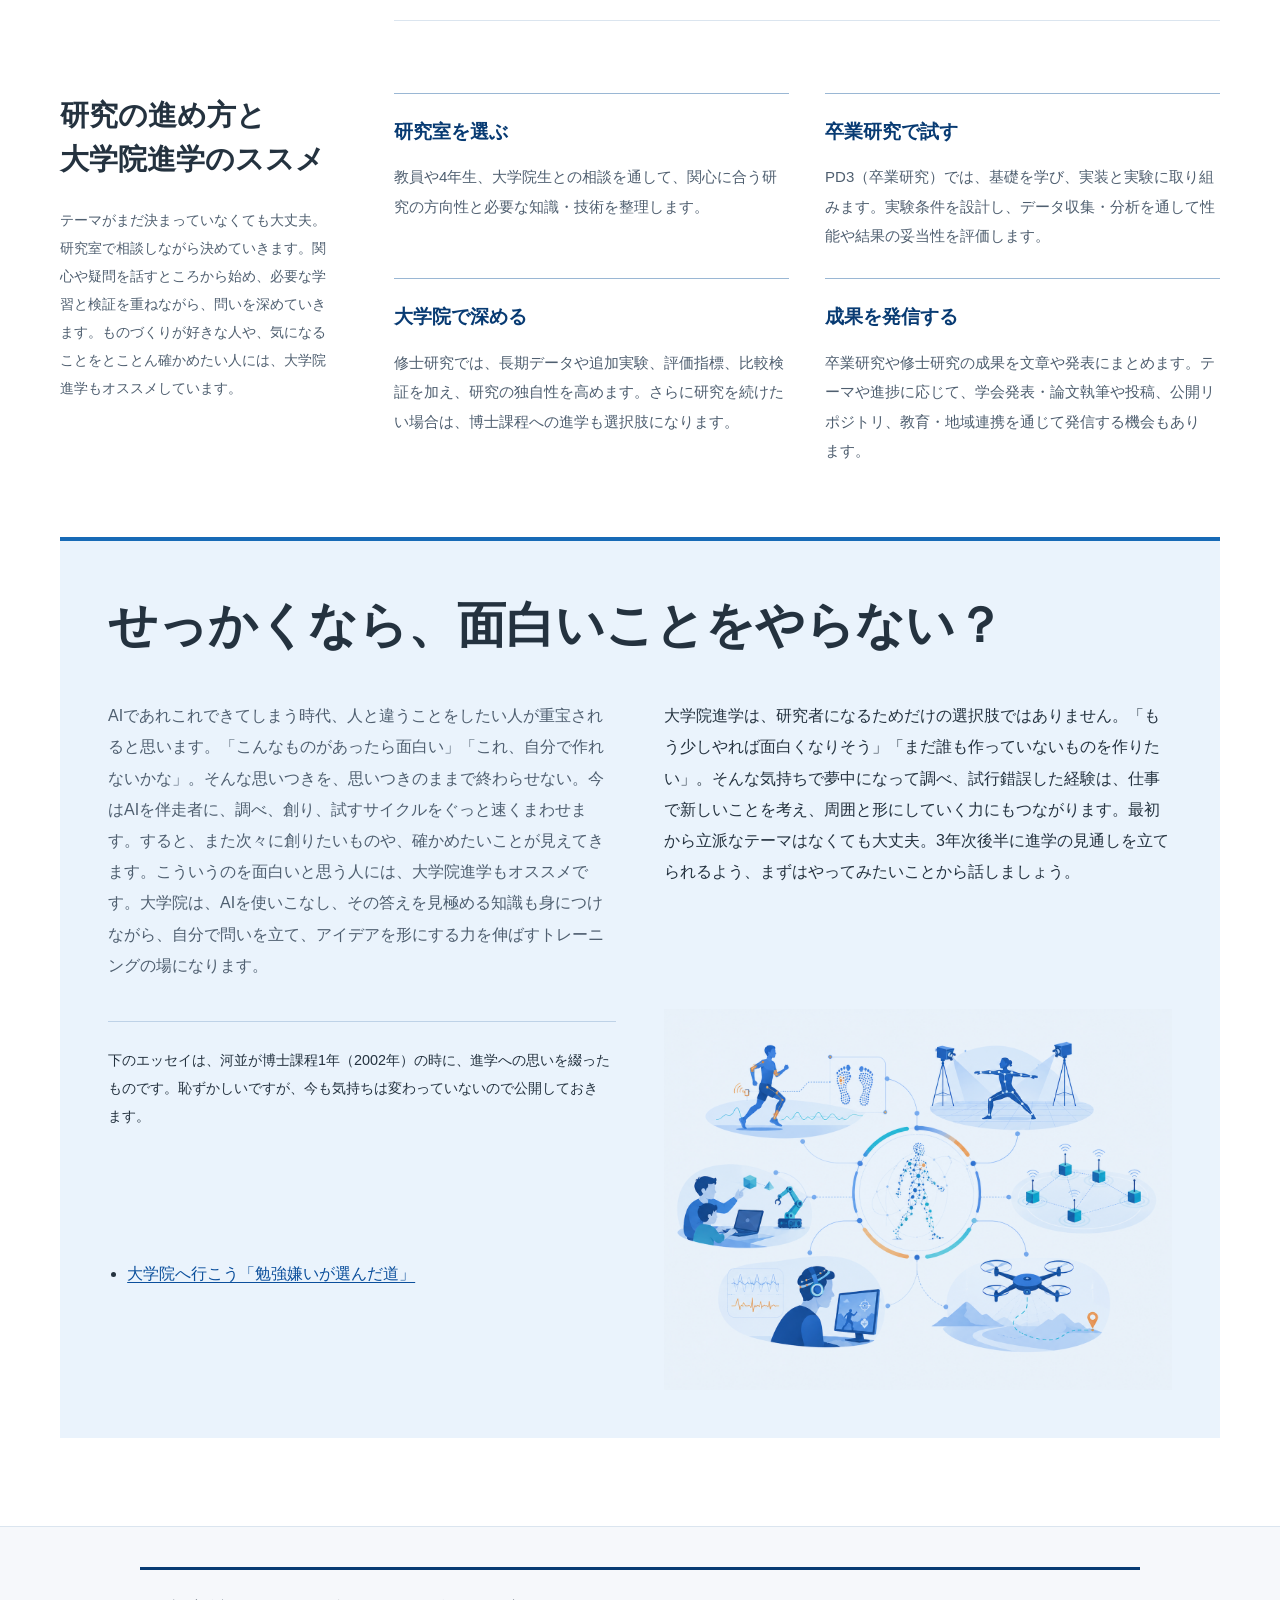
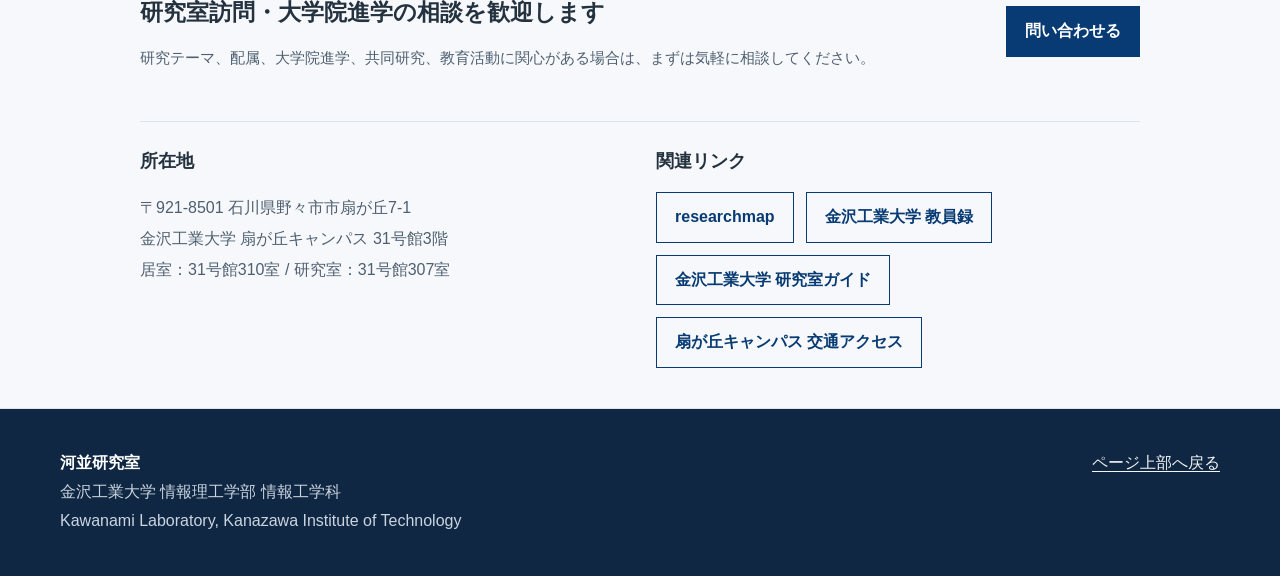
==== commit 1e88f27d: "Remove outdated lab tour news item Removed an outdated news item about a lab tour." ====
--- a/index.html
+++ b/index.html
@@ -99,11 +99,6 @@
                 <span class="home-news-category">活動履歴</span>
                 <p class="home-news-text"><a href="https://www.kanazawa-it.ac.jp/kitnews/2026/0925_nasef-talksession.html" target="_blank" rel="noopener">東京ゲームショウ2026にて河並がパネリストとして登壇しました。</a></p>
             </li>
-            <li class="home-news-item">
-                <span class="home-news-date">2026/09/12</span>
-                <span class="home-news-category"><strong style="white-space: nowrap;">研究室見学</strong></span>
-                <p class="home-news-text">31-307室研究室を公開します。<strong style="white-space: nowrap;">2026/09/28～10/2の期間中は10:00～18:00頃まで</strong>見学可ですが午後がオススメです。誰もいなかったら河並の居室（31-310）へ。期間中は基本的にアポ不要ですが、事前に<a href="#contact">河並まで連絡</a>してくれると確実です。（河並が授業等で不在の日時：9/28 2限、9/29午後、9/30午前、10/1終日、10/2午前）</p>
-            </li>
         </ul>
     </section>
 
